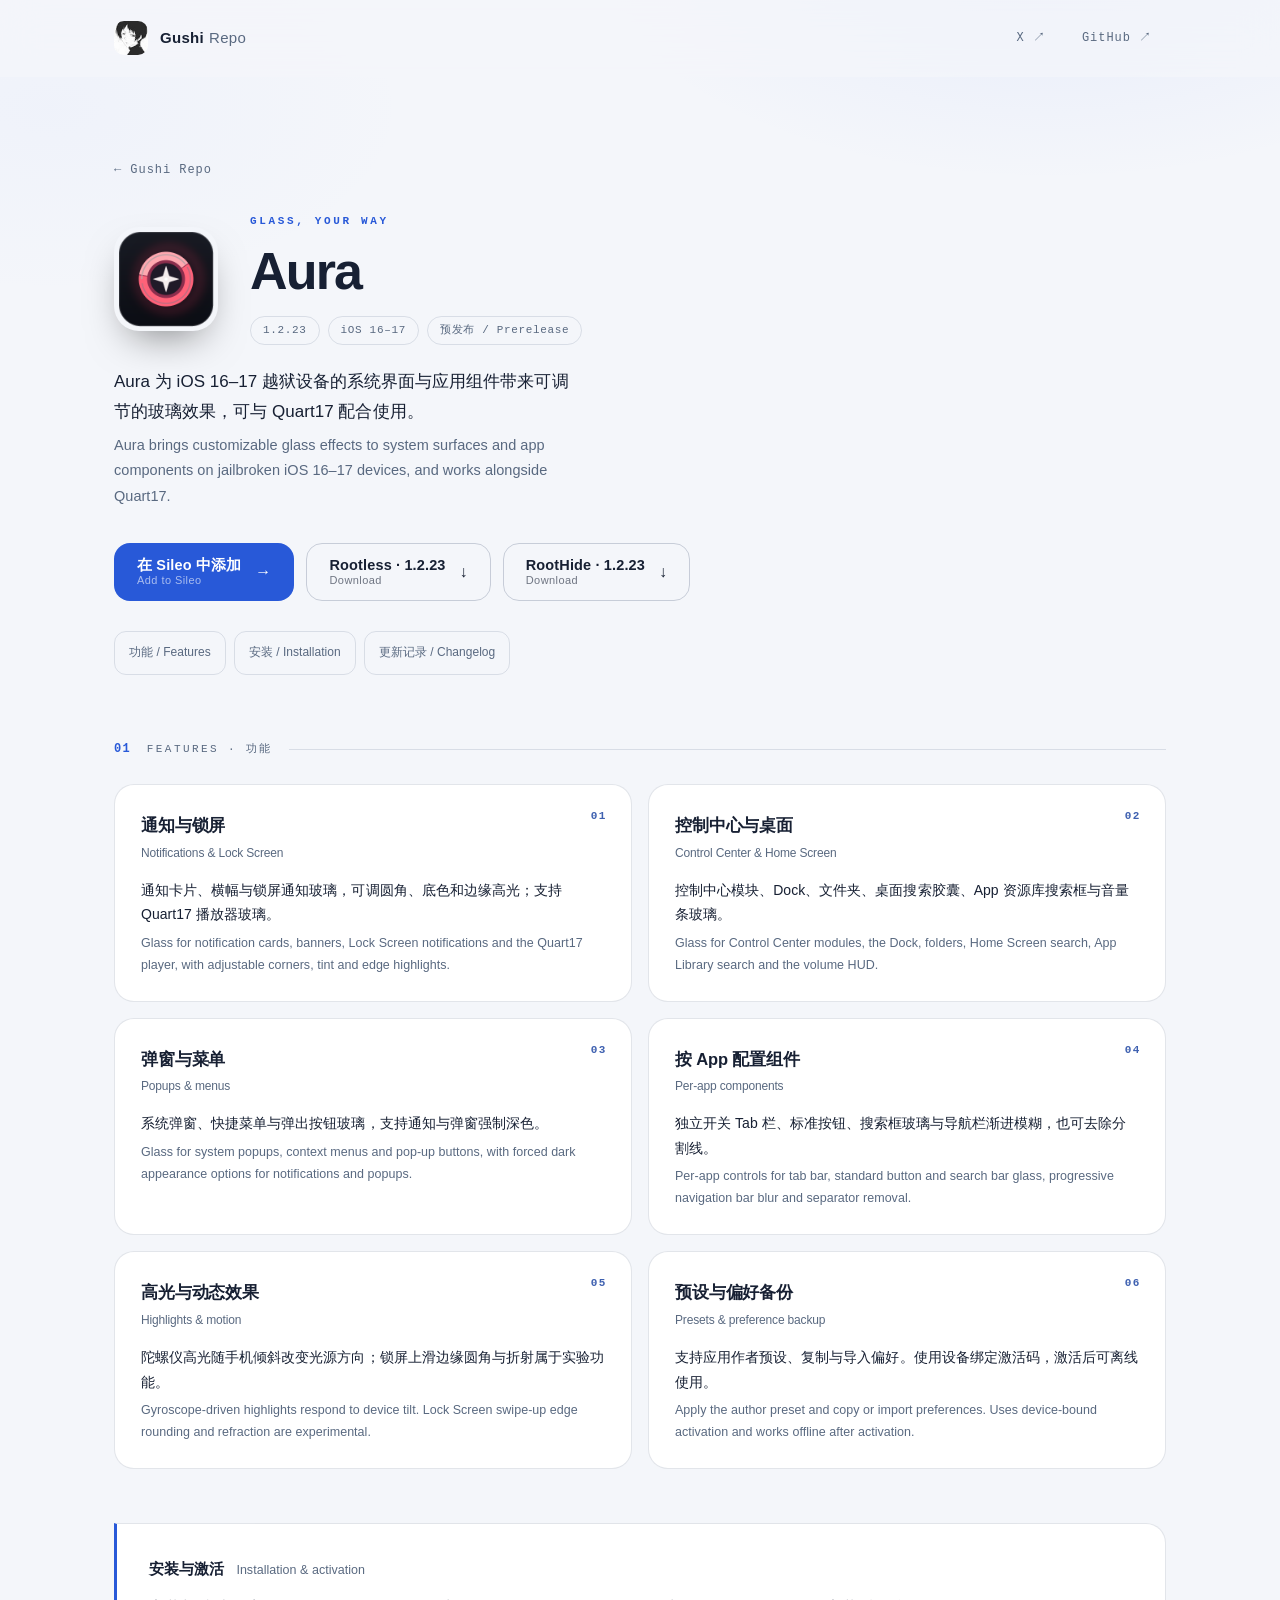
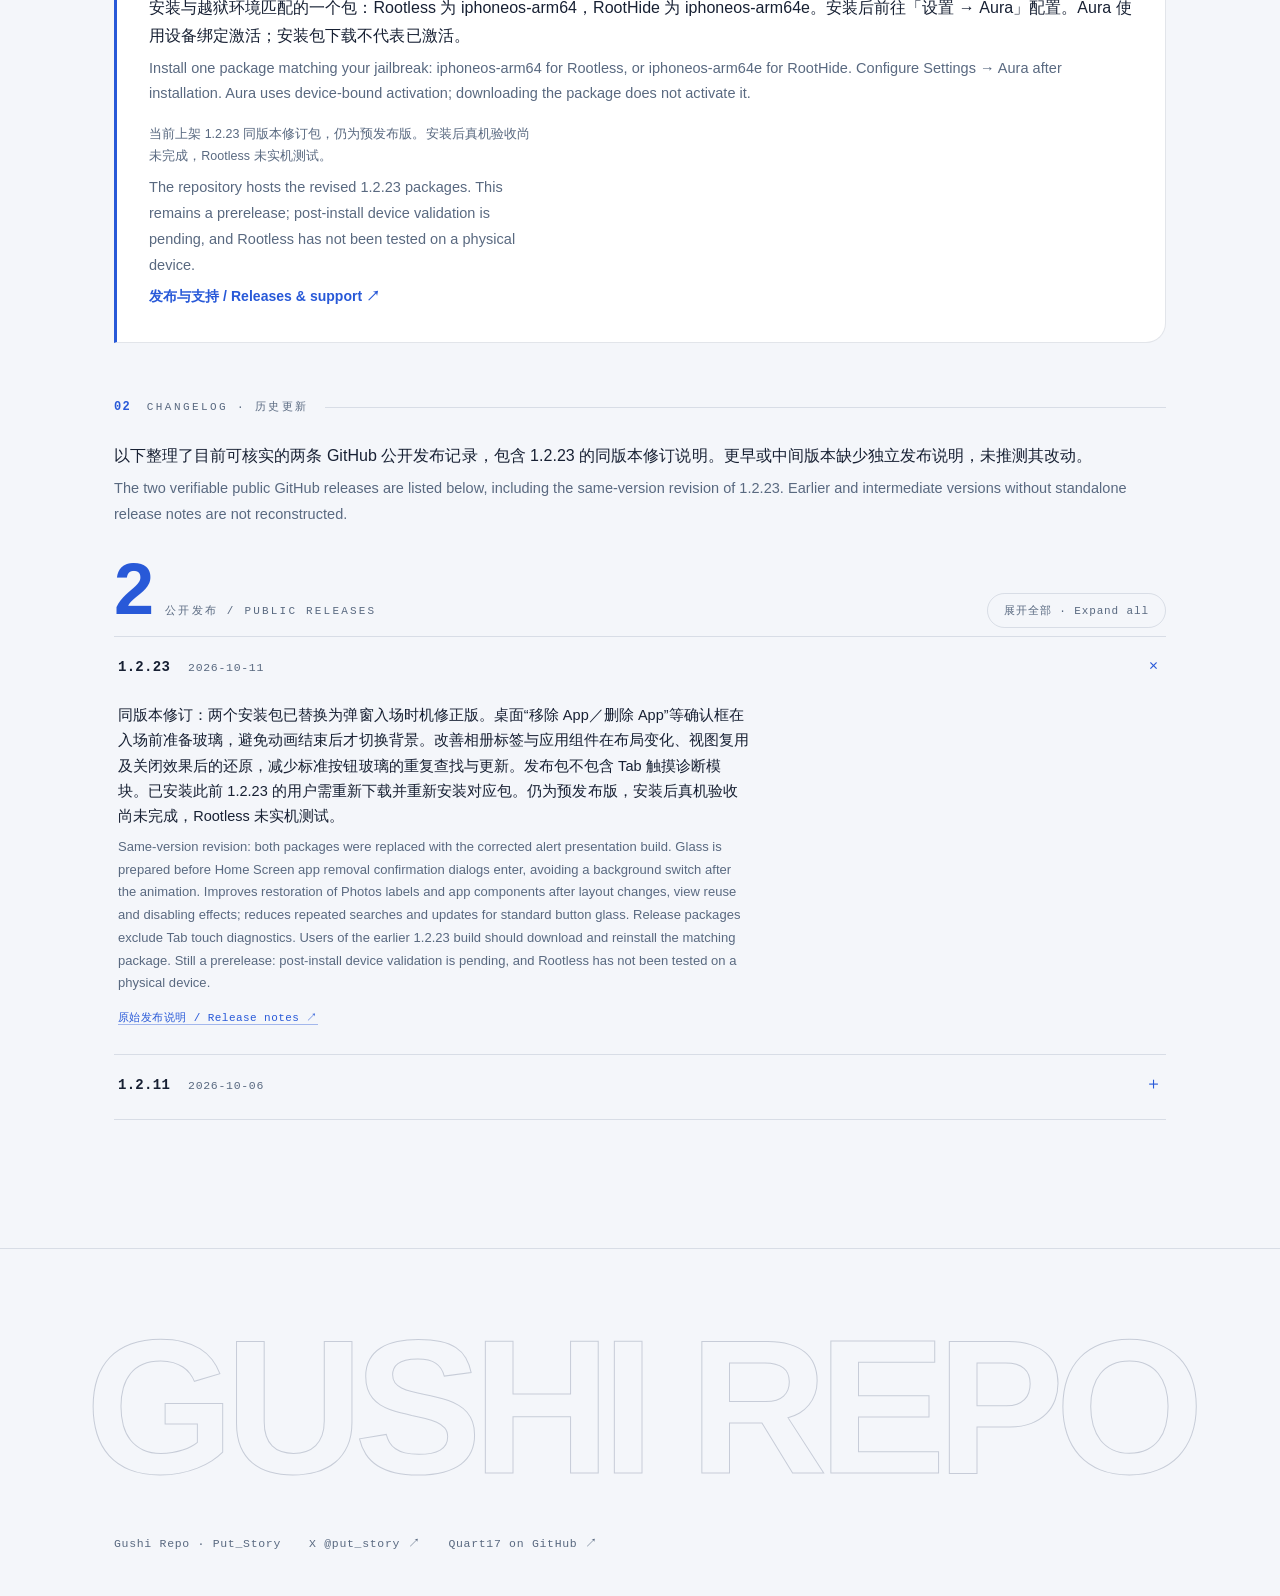
==== docs/depictions/aura/index.html @ d86278ba "Add bilingual Aura features and verified release history for web and Sileo" ====
<!doctype html>
<html lang="zh-CN"><head><meta charset="utf-8"><meta name="viewport" content="width=device-width,initial-scale=1">
<meta name="color-scheme" content="dark light"><meta name="theme-color" media="(prefers-color-scheme: dark)" content="#05080b"><meta name="theme-color" media="(prefers-color-scheme: light)" content="#f3f6f4"><meta name="description" content="Gushi Repo · Jailbreak tweaks for iOS · 中文 / English">
<meta property="og:type" content="website"><meta property="og:title" content="Aura · 介绍与历史更新 / Features &amp; Changelog"><meta property="og:description" content="Gushi Repo · Jailbreak tweaks for iOS"><meta property="og:url" content="https://gu3hi.github.io/repo/depictions/aura/"><meta property="og:image" content="https://gu3hi.github.io/repo/CydiaIcon.png"><meta name="twitter:card" content="summary">
<title>Aura · 介绍与历史更新 / Features &amp; Changelog</title><link rel="icon" href="../../CydiaIcon.png"><link rel="stylesheet" href="../../assets/style.css?v=20261024-large"><script src="../../assets/site.js" defer></script></head>
<body><header class="top" id="top"><div class="bar"><a class="brand" href="../../"><img src="../../CydiaIcon.png" width="34" height="34" alt="Gushi 头像"><span>Gushi<b>Repo</b></span></a><nav><a class="navlink" href="https://x.com/put_story" target="_blank" rel="noopener">X ↗</a><a class="navlink" href="https://github.com/Gu3hi/repo" target="_blank" rel="noopener">GitHub ↗</a></nav></div></header>
<main><section class="dhero"><a class="back" href="../../">← Gushi Repo</a>
<div class="titleline"><img class="appicon" src="../../assets/aura.png" width="104" height="104" alt="Aura 图标"><div><p class="eyebrow">GLASS, YOUR WAY</p><h1>Aura</h1><div class="tags"><span>1.2.23</span><span>iOS 16–17</span><span>预发布 / Prerelease</span></div></div></div>
<div class="lede"><p>Aura 为 iOS 16–17 越狱设备的系统界面与应用组件带来可调节的玻璃效果，可与 Quart17 配合使用。</p><p class="en" lang="en">Aura brings customizable glass effects to system surfaces and app components on jailbroken iOS 16–17 devices, and works alongside Quart17.</p></div><div class="actions"><a class="button primary" href="sileo://source/https://gu3hi.github.io/repo/"><span class="bl">在 Sileo 中添加<i lang="en">Add to Sileo</i></span><span class="arr">→</span></a><a class="button ghost" href="../../debs/com.gushi.aura_1.2.23_iphoneos-arm64.deb"><span class="bl">Rootless · 1.2.23<i lang="en">Download</i></span><span class="arr">↓</span></a><a class="button ghost" href="../../debs/com.gushi.aura_1.2.23_iphoneos-arm64e.deb"><span class="bl">RootHide · 1.2.23<i lang="en">Download</i></span><span class="arr">↓</span></a></div>
<nav class="section-nav" aria-label="详情导航"><a href="#features">功能 / Features</a><a href="#installation">安装 / Installation</a><a href="#changelog">更新记录 / Changelog</a></nav></section>
<section id="features"><div class="seclabel"><b>01</b><span>FEATURES · 功能</span></div><div class="grid"><article><em class="fnum">01</em><h3>通知与锁屏<i lang="en">Notifications &amp; Lock Screen</i></h3><p>通知卡片、横幅与锁屏通知玻璃，可调圆角、底色和边缘高光；支持 Quart17 播放器玻璃。</p><p class="en" lang="en">Glass for notification cards, banners, Lock Screen notifications and the Quart17 player, with adjustable corners, tint and edge highlights.</p></article><article><em class="fnum">02</em><h3>控制中心与桌面<i lang="en">Control Center &amp; Home Screen</i></h3><p>控制中心模块、Dock、文件夹、桌面搜索胶囊、App 资源库搜索框与音量条玻璃。</p><p class="en" lang="en">Glass for Control Center modules, the Dock, folders, Home Screen search, App Library search and the volume HUD.</p></article><article><em class="fnum">03</em><h3>弹窗与菜单<i lang="en">Popups &amp; menus</i></h3><p>系统弹窗、快捷菜单与弹出按钮玻璃，支持通知与弹窗强制深色。</p><p class="en" lang="en">Glass for system popups, context menus and pop-up buttons, with forced dark appearance options for notifications and popups.</p></article><article><em class="fnum">04</em><h3>按 App 配置组件<i lang="en">Per-app components</i></h3><p>独立开关 Tab 栏、标准按钮、搜索框玻璃与导航栏渐进模糊，也可去除分割线。</p><p class="en" lang="en">Per-app controls for tab bar, standard button and search bar glass, progressive navigation bar blur and separator removal.</p></article><article><em class="fnum">05</em><h3>高光与动态效果<i lang="en">Highlights &amp; motion</i></h3><p>陀螺仪高光随手机倾斜改变光源方向；锁屏上滑边缘圆角与折射属于实验功能。</p><p class="en" lang="en">Gyroscope-driven highlights respond to device tilt. Lock Screen swipe-up edge rounding and refraction are experimental.</p></article><article><em class="fnum">06</em><h3>预设与偏好备份<i lang="en">Presets &amp; preference backup</i></h3><p>支持应用作者预设、复制与导入偏好。使用设备绑定激活码，激活后可离线使用。</p><p class="en" lang="en">Apply the author preset and copy or import preferences. Uses device-bound activation and works offline after activation.</p></article></div></section>
<section id="installation" class="note install"><h3>安装与激活 <i lang="en">Installation &amp; activation</i></h3><p>安装与越狱环境匹配的一个包：Rootless 为 iphoneos-arm64，RootHide 为 iphoneos-arm64e。安装后前往「设置 → Aura」配置。Aura 使用设备绑定激活；安装包下载不代表已激活。</p><p class="en" lang="en">Install one package matching your jailbreak: iphoneos-arm64 for Rootless, or iphoneos-arm64e for RootHide. Configure Settings → Aura after installation. Aura uses device-bound activation; downloading the package does not activate it.</p><div class="hint"><p>当前上架 1.2.23 同版本修订包，仍为预发布版。安装后真机验收尚未完成，Rootless 未实机测试。</p><p class="en" lang="en">The repository hosts the revised 1.2.23 packages. This remains a prerelease; post-install device validation is pending, and Rootless has not been tested on a physical device.</p></div><a class="textlink" href="https://github.com/Gu3hi/Aura-Releases/releases">发布与支持 / Releases &amp; support ↗</a></section>
<section id="changelog"><div class="seclabel"><b>02</b><span>CHANGELOG · 历史更新</span></div><p>以下整理了目前可核实的两条 GitHub 公开发布记录，包含 1.2.23 的同版本修订说明。更早或中间版本缺少独立发布说明，未推测其改动。</p><p class="en" lang="en">The two verifiable public GitHub releases are listed below, including the same-version revision of 1.2.23. Earlier and intermediate versions without standalone release notes are not reconstructed.</p><div class="count"><b>2</b><span>公开发布 / Public releases</span><button class="toggleall" type="button" aria-expanded="false">展开全部 · Expand all</button></div><details open><summary><b>1.2.23</b><time>2026-10-11</time><i class="chev" aria-hidden="true">＋</i></summary><div class="entry"><p>同版本修订：两个安装包已替换为弹窗入场时机修正版。桌面“移除 App／删除 App”等确认框在入场前准备玻璃，避免动画结束后才切换背景。改善相册标签与应用组件在布局变化、视图复用及关闭效果后的还原，减少标准按钮玻璃的重复查找与更新。发布包不包含 Tab 触摸诊断模块。已安装此前 1.2.23 的用户需重新下载并重新安装对应包。仍为预发布版，安装后真机验收尚未完成，Rootless 未实机测试。</p><p class="en" lang="en">Same-version revision: both packages were replaced with the corrected alert presentation build. Glass is prepared before Home Screen app removal confirmation dialogs enter, avoiding a background switch after the animation. Improves restoration of Photos labels and app components after layout changes, view reuse and disabling effects; reduces repeated searches and updates for standard button glass. Release packages exclude Tab touch diagnostics. Users of the earlier 1.2.23 build should download and reinstall the matching package. Still a prerelease: post-install device validation is pending, and Rootless has not been tested on a physical device.</p><p class="source"><a href="https://github.com/Gu3hi/Aura-Releases/releases/tag/v1.2.23">原始发布说明 / Release notes ↗</a></p></div></details><details ><summary><b>1.2.11</b><time>2026-10-06</time><i class="chev" aria-hidden="true">＋</i></summary><div class="entry"><p>公开预发布记录介绍了通知与锁屏、Quart17 播放器、控制中心模块、弹窗与菜单、Dock、文件夹及搜索区域的玻璃效果；应用组件支持按 App 开关，包含 Tab 栏、标准按钮、搜索框与导航栏渐进模糊。另列出陀螺仪高光、实验性锁屏上滑边缘折射、作者预设、偏好复制与导入、设备绑定激活及激活后离线使用。提供 Rootless 与 RootHide 两种包，支持 iOS 16–17。该发布说明以功能清单为主，未逐项区分本版新增与既有功能。</p><p class="en" lang="en">The public prerelease documents glass for notifications, the Lock Screen, the Quart17 player, Control Center modules, popups, menus, the Dock, folders and search surfaces. Per-app component toggles cover tab bars, standard buttons, search bars and progressive navigation bar blur. It also lists gyroscope highlights, experimental Lock Screen swipe-up edge refraction, author presets, preference copy/import, and device-bound activation with offline use after activation. Rootless and RootHide packages support iOS 16–17. These release notes are primarily a feature list and do not distinguish each new feature from existing behavior.</p><p class="source"><a href="https://github.com/Gu3hi/Aura-Releases/releases/tag/v1.2.11">原始发布说明 / Release notes ↗</a></p></div></details></section></main>
<footer class="foot"><div class="bigword" aria-hidden="true">GUSHI REPO</div><div class="footline"><span>Gushi Repo · Put_Story</span><a href="https://x.com/put_story" target="_blank" rel="noopener">X @put_story ↗</a><a href="https://github.com/Gu3hi/Quart17" target="_blank" rel="noopener">Quart17 on GitHub ↗</a></div></footer></body></html>
---- docs/assets/style.css ----
/* Gushi Repo — award-tier visual system
   Dark-first, aurora mint accent, CSS-drawn lock-screen signature,
   fluid type, bilingual editorial layout. */
:root{color-scheme:dark light;
--bg:#05080b;--bg2:#0a1116;--card:#0d141a;--card2:#111a21;
--text:#f2f7f5;--muted:#8fa3a6;--line:rgba(235,255,250,.09);--line2:rgba(235,255,250,.16);
--accent:#8aabff;--accent2:#b8caff;--ink:#071634;
--disp:-apple-system,BlinkMacSystemFont,"SF Pro Display","Segoe UI Variable Display","Segoe UI",sans-serif;
--mono:ui-monospace,"SF Mono","Cascadia Code",Menlo,Consolas,monospace;
--r-lg:28px;--r-md:20px;--r-sm:12px;
--ease:cubic-bezier(.22,1,.36,1)}
@media(prefers-color-scheme:light){:root{--bg:#f4f6fa;--bg2:#e9edf5;--card:#ffffff;--card2:#f7f9fc;--text:#172033;--muted:#596980;--line:rgba(20,40,80,.12);--line2:rgba(20,40,80,.2);--accent:#2859d8;--accent2:#4356b8;--ink:#fff}}
*{box-sizing:border-box}
html{scroll-behavior:smooth}
body{margin:0;background:var(--bg);color:var(--text);overflow-x:clip;
font:16px/1.75 var(--disp);letter-spacing:.002em;
-webkit-font-smoothing:antialiased;text-rendering:optimizeLegibility;
background-image:radial-gradient(58% 42% at 82% -6%,rgba(90,130,255,.09),transparent 62%),radial-gradient(46% 34% at 4% 12%,rgba(157,180,255,.055),transparent 60%);background-attachment:fixed}
::selection{background:var(--accent);color:var(--ink)}
a{color:inherit;text-decoration:none}
a:focus-visible,button:focus-visible,summary:focus-visible{outline:2px solid var(--accent);outline-offset:4px;border-radius:6px}
img{display:block}
h1,h2,h3,p{margin:0}
.wrap,body>main{max-width:1140px;margin:auto;padding:0 clamp(20px,4vw,44px)}

/* ── header ─────────────────────────────── */
.top{position:sticky;top:0;z-index:50;backdrop-filter:blur(18px);-webkit-backdrop-filter:blur(18px);background:color-mix(in srgb,var(--bg) 72%,transparent);border-bottom:1px solid transparent;transition:border-color .4s,background .4s}
.top.scrolled{border-bottom-color:var(--line)}
.bar{max-width:1140px;margin:auto;padding:16px clamp(20px,4vw,44px);display:flex;align-items:center;justify-content:space-between;gap:20px}
.brand{display:flex;align-items:center;gap:12px;min-height:44px;font-size:15px;letter-spacing:.02em}
.brand img{border-radius:10px;transition:transform .5s var(--ease)}
.brand:hover img{transform:rotate(-8deg) scale(1.06)}
.brand span{font-weight:650}.brand b{font-weight:300;color:var(--muted);margin-left:5px;font-weight:400}
nav{display:flex;align-items:center;gap:8px}
.navlink{font-family:var(--mono);font-size:12px;letter-spacing:.08em;color:var(--muted);padding:11px 14px;border-radius:99px;transition:color .3s,background .3s}
.navlink:hover{color:var(--text);background:var(--line)}

/* ── hero ───────────────────────────────── */
.hero{display:grid;grid-template-columns:1.12fr .88fr;gap:clamp(36px,6vw,84px);align-items:center;padding:clamp(64px,9vw,132px) 0 clamp(48px,7vw,96px);overflow:clip}
.eyebrow{font-family:var(--mono);font-size:11px;font-weight:600;letter-spacing:.24em;text-transform:uppercase;color:var(--accent)}
h1{font-size:clamp(42px,7.2vw,96px);font-weight:800;letter-spacing:-.045em;line-height:1.04;margin:22px 0 0}
h1 span{display:block;font-size:.36em;font-weight:350;letter-spacing:-.015em;line-height:1.3;color:var(--muted);margin-top:18px}
h1 em{font-style:normal;color:var(--accent)}
.hero-subtitle{margin-top:22px;color:var(--muted);font-size:18px;letter-spacing:.06em}
.herotext{min-width:0}
.hero .actions{gap:10px}
.hero .button{padding-inline:18px}
.section-nav{flex-wrap:wrap;gap:8px;margin-top:30px}
.section-nav a{padding:10px 14px;min-height:44px;border:1px solid var(--line);border-radius:12px;font-size:12px;color:var(--muted)}
.section-nav a:hover{color:var(--accent);border-color:var(--accent)}
#screenshots{margin-top:48px}
.lede{margin-top:26px;max-width:52ch}
.lede p:first-child{font-size:17px}
.en{color:var(--muted);font-size:14.5px;margin-top:6px}
.actions{display:flex;flex-wrap:wrap;gap:12px;margin-top:34px}

/* buttons */
.button{position:relative;overflow:hidden;display:inline-flex;align-items:center;gap:14px;min-height:52px;padding:12px 22px;border-radius:16px;border:1px solid var(--line2);font-size:14.5px;font-weight:650;letter-spacing:.01em;cursor:pointer;transition:transform .35s var(--ease),border-color .35s,background .35s,box-shadow .35s}
.button .bl{display:flex;flex-direction:column;line-height:1.25;text-align:left}
.button .bl i{font-style:normal;font-size:11px;font-weight:500;opacity:.6;letter-spacing:.04em}
.button .arr{font-size:16px;transition:transform .35s var(--ease)}
.button:hover{transform:translateY(-2px)}
.button:hover .arr{transform:translateX(4px)}
.button.primary{background:var(--accent);color:var(--ink);border-color:transparent}
.button.primary::after{content:'';position:absolute;inset:0;background:linear-gradient(115deg,transparent 32%,rgba(255,255,255,.55) 50%,transparent 68%);transform:translateX(-130%);transition:transform .7s var(--ease)}
.button.primary:hover::after{transform:translateX(130%)}
.button.primary:hover{box-shadow:0 14px 36px -12px color-mix(in srgb,var(--accent) 55%,transparent)}
.button.ghost{background:transparent;color:var(--text)}
.button.ghost:hover{border-color:var(--accent);background:color-mix(in srgb,var(--accent) 8%,transparent)}

.address{margin-top:24px}
.addr{display:flex;flex-direction:column;align-items:flex-start;gap:5px;max-width:100%;margin-top:20px;font-family:var(--mono);font-size:13.5px;letter-spacing:.01em;color:var(--text);background:var(--card);border:1px solid var(--line);border-radius:14px;padding:13px 18px;cursor:pointer;overflow-wrap:anywhere;transition:border-color .3s,transform .3s var(--ease)}
.addr i{font-style:normal;font-size:11px;letter-spacing:.06em;color:var(--accent);white-space:nowrap}
.addr:hover{border-color:var(--accent);transform:translateY(-1px)}
.hint{font-size:12.5px;line-height:1.8;color:var(--muted);margin-top:16px;max-width:56ch}
.hint a{color:var(--accent);text-decoration:underline;text-underline-offset:3px}

/* ── device mockup (signature) ──────────── */
.heroart{position:relative;display:flex;justify-content:center}
.glow{position:absolute;inset:-28%;background:radial-gradient(46% 40% at 50% 46%,color-mix(in srgb,var(--accent) 17%,transparent),transparent 70%);filter:blur(8px);pointer-events:none}
.float{animation:floaty 7s ease-in-out infinite}
@keyframes floaty{0%,100%{transform:translateY(0)}50%{transform:translateY(-12px)}}
.pair{display:flex;justify-content:center;align-items:flex-start;transform:perspective(1000px) rotateX(var(--rx,0deg)) rotateY(var(--ry,0deg));transition:transform .3s ease-out}
.pair img{width:min(300px,70vw);height:auto;border-radius:26px;box-shadow:0 40px 80px -32px rgba(0,0,0,.78),0 0 0 1px var(--line)}

/* ── marquee ────────────────────────────── */
.marquee{overflow:hidden;border-block:1px solid var(--line);padding:17px 0;margin:0 0 clamp(56px,8vw,110px);-webkit-mask-image:linear-gradient(90deg,transparent,#000 8%,#000 92%,transparent);mask-image:linear-gradient(90deg,transparent,#000 8%,#000 92%,transparent)}
.mtrack{display:flex;width:max-content;animation:slide 30s linear infinite}
.marquee:hover .mtrack{animation-play-state:paused}
.mg{display:flex;align-items:center;gap:2.6rem;padding-right:2.6rem;white-space:nowrap;font-family:var(--mono);font-size:11.5px;font-weight:600;letter-spacing:.24em;color:var(--muted);text-transform:uppercase}
.mg b{color:var(--accent);font-weight:400}
@keyframes slide{to{transform:translateX(-50%)}}

/* ── sections ───────────────────────────── */
section{scroll-margin-top:90px}
.featured{display:grid;gap:26px;padding-bottom:clamp(64px,9vw,120px)}
.seclabel{display:flex;align-items:baseline;gap:16px;margin-bottom:24px}
.seclabel b{font-family:var(--mono);font-size:12px;font-weight:700;color:var(--accent);letter-spacing:.1em}
.seclabel span{font-family:var(--mono);font-size:11px;font-weight:500;letter-spacing:.22em;text-transform:uppercase;color:var(--muted)}
.seclabel::after{content:'';flex:1;height:1px;background:var(--line);align-self:center}
.package{position:relative;overflow:hidden;display:grid;grid-template-columns:auto 1fr;gap:clamp(22px,3.5vw,40px);align-items:start;background:var(--card);border:1px solid var(--line);border-radius:var(--r-lg);padding:clamp(26px,4.5vw,48px);transition:border-color .4s,transform .5s var(--ease),box-shadow .5s}
.package::before{content:'';position:absolute;inset:0 0 auto;height:1px;background:linear-gradient(90deg,transparent,color-mix(in srgb,var(--accent) 65%,transparent),transparent);opacity:0;transition:opacity .5s}
.package:hover{border-color:var(--line2);transform:translateY(-4px);box-shadow:0 30px 70px -34px rgba(0,0,0,.55)}
.package:hover::before{opacity:1}
.appicon{border-radius:24%;box-shadow:0 18px 40px -16px rgba(0,0,0,.5)}
.ptag{font-family:var(--mono);font-size:10.5px;font-weight:700;letter-spacing:.2em;color:var(--accent)}
.package h2,.dhero h1{font-size:clamp(30px,4.5vw,52px);font-weight:800;letter-spacing:-.035em;line-height:1.1;margin:12px 0 16px}
.tags{display:flex;flex-wrap:wrap;gap:8px;margin:20px 0}
.tags span{font-family:var(--mono);font-size:11px;letter-spacing:.06em;color:var(--muted);border:1px solid var(--line);border-radius:99px;padding:4px 12px;transition:border-color .3s,color .3s}
.package:hover .tags span{border-color:var(--line2)}
.textlink{display:inline-flex;align-items:center;gap:8px;font-size:14px;font-weight:600;color:var(--accent);margin-top:6px}
.textlink .ta{font-style:normal;transition:transform .35s var(--ease)}
.textlink:hover .ta{transform:translateX(5px)}
.note{position:relative;background:var(--card);border:1px solid var(--line);border-left:3px solid var(--accent);border-radius:0 var(--r-md) var(--r-md) 0;padding:clamp(20px,3.5vw,32px)}
.note h3{font-size:15px;margin-bottom:12px}
.note h3 i{font-style:normal;font-weight:400;color:var(--muted);font-size:12.5px;margin-left:8px}

/* ── detail page ────────────────────────── */
.dhero{padding:clamp(40px,6vw,80px) 0 clamp(36px,5vw,64px)}
.back{font-family:var(--mono);font-size:12px;letter-spacing:.08em;color:var(--muted);display:inline-block;transition:color .3s,transform .3s var(--ease)}
.back:hover{color:var(--accent);transform:translateX(-3px)}
.titleline{display:flex;gap:clamp(20px,3vw,32px);align-items:center;margin:30px 0 8px}
.titleline .tags{margin:14px 0 0}
.dhero .lede{margin:22px 0 0}
.grid{display:grid;grid-template-columns:1fr 1fr;gap:16px}
.grid article{position:relative;background:var(--card);border:1px solid var(--line);border-radius:var(--r-md);padding:26px 26px 24px;transition:border-color .35s,transform .45s var(--ease),background .35s}
.grid article:hover{border-color:var(--line2);transform:translateY(-3px);background:var(--card2)}
.fnum{position:absolute;top:22px;right:24px;font-family:var(--mono);font-style:normal;font-size:11px;font-weight:700;letter-spacing:.14em;color:color-mix(in srgb,var(--accent) 55%,var(--muted))}
.grid h3{font-size:16.5px;letter-spacing:-.01em;margin-bottom:14px;padding-right:44px}
.grid h3 i{display:block;font-style:normal;font-weight:400;font-size:12px;color:var(--muted);margin-top:3px}
.grid p{font-size:14px}
.grid .en{font-size:12.5px}
.shots{display:grid;grid-template-columns:minmax(0,268px);justify-content:center;gap:16px}
.shots figure{margin:0;background:var(--card);border:1px solid var(--line);border-radius:22px;overflow:hidden;transition:border-color .35s,transform .45s var(--ease)}
.shots figure:hover{border-color:var(--line2);transform:translateY(-3px)}
.shots img{width:100%;height:auto;display:block}
.shots figcaption{padding:13px 17px;font-family:var(--mono);font-size:11.5px;letter-spacing:.06em;color:var(--muted)}
.note.install{margin:clamp(30px,5vw,54px) 0}
.note.install .actions{margin:22px 0 6px}
.note.install .button.ghost{min-height:46px;padding:10px 18px}
.count{display:flex;align-items:baseline;gap:14px;flex-wrap:wrap;margin:26px 0 8px}
.count b{font-size:clamp(44px,6vw,72px);font-weight:800;letter-spacing:-.04em;line-height:1;color:var(--accent)}
.count span{font-family:var(--mono);font-size:11px;letter-spacing:.2em;text-transform:uppercase;color:var(--muted)}
.toggleall{margin-left:auto;font-family:var(--mono);font-size:11px;letter-spacing:.08em;color:var(--muted);background:transparent;border:1px solid var(--line);border-radius:99px;padding:9px 16px;cursor:pointer;transition:color .3s,border-color .3s,background .3s}
.toggleall:hover{color:var(--accent);border-color:var(--accent);background:color-mix(in srgb,var(--accent) 6%,transparent)}

/* changelog accordion */
#changelog details{border-top:1px solid var(--line)}
#changelog details:last-child{border-bottom:1px solid var(--line)}
#changelog summary{cursor:pointer;list-style:none;display:flex;align-items:baseline;gap:18px;min-height:64px;padding:18px 4px;transition:background .3s}
#changelog summary::-webkit-details-marker{display:none}
#changelog summary:hover{background:color-mix(in srgb,var(--accent) 4%,transparent)}
#changelog summary b{font-family:var(--mono);font-size:14px;font-weight:700;letter-spacing:.02em}
#changelog summary time{font-family:var(--mono);font-size:11.5px;color:var(--muted);letter-spacing:.06em}
#changelog .chev{margin-left:auto;font-style:normal;color:var(--accent);font-size:17px;line-height:1;transition:transform .45s var(--ease)}
#changelog details[open] .chev{transform:rotate(45deg)}
.acc{display:grid;grid-template-rows:0fr;transition:grid-template-rows .5s var(--ease)}
details[open] .acc{grid-template-rows:1fr}
.acc>*{overflow:hidden}
.entry{padding:2px 4px 26px;max-width:72ch}
.entry p:first-child{font-size:14.5px}
.entry .en{font-size:13px}
.source{font-family:var(--mono);font-size:11px;letter-spacing:.04em;color:var(--muted);margin-top:14px}
.source a{color:var(--accent);border-bottom:1px solid color-mix(in srgb,var(--accent) 40%,transparent);transition:border-color .3s}
.source a:hover{border-bottom-color:var(--accent)}

/* ── footer ─────────────────────────────── */
.foot{margin-top:clamp(70px,10vw,130px);border-top:1px solid var(--line);padding-top:clamp(40px,6vw,70px);overflow:hidden}
.bigword{font-size:clamp(40px,15vw,208px);font-weight:850;letter-spacing:-.05em;line-height:.92;text-align:center;color:transparent;-webkit-text-stroke:1px var(--line2);-webkit-text-fill-color:transparent;user-select:none;pointer-events:none;white-space:nowrap}
.footline{max-width:1140px;margin:auto;padding:26px clamp(20px,4vw,44px) 30px;display:flex;flex-wrap:wrap;align-items:center;gap:12px 28px;font-family:var(--mono);font-size:11.5px;letter-spacing:.06em;color:var(--muted)}
.footline a{display:inline-flex;align-items:center;min-height:44px;color:var(--muted);transition:color .3s}
.footline a:hover{color:var(--accent)}
.footnote{margin-left:auto;letter-spacing:.18em;text-transform:uppercase;font-size:10px}
.footline a{margin-left:0}

/* ── toast ──────────────────────────────── */
.toast{position:fixed;left:50%;bottom:32px;transform:translate(-50%,16px);opacity:0;background:var(--accent);color:var(--ink);font-size:13px;font-weight:700;padding:11px 20px;border-radius:99px;box-shadow:0 16px 40px -12px rgba(0,0,0,.5);transition:opacity .35s,transform .35s var(--ease);z-index:99;pointer-events:none}
.toast.show{opacity:1;transform:translate(-50%,0)}

/* ── reveal on scroll ───────────────────── */
.js .reveal{opacity:0;transform:translateY(26px);transition:opacity .9s ease,transform .9s var(--ease);transition-delay:var(--d,0s)}
.js .reveal.in{opacity:1;transform:none}

/* ── responsive ─────────────────────────── */
@media(max-width:860px){
.hero{grid-template-columns:1fr;gap:52px}
.pair img{width:min(280px,70vw)}
.footnote{margin-left:0;width:100%}
}
@media(max-width:600px){
.grid{grid-template-columns:1fr}
.package{grid-template-columns:1fr}
.package .appicon{width:72px;height:72px}
.titleline{align-items:flex-start}
.titleline .appicon{width:80px;height:80px;border-radius:22px}
.actions{flex-direction:column;align-items:stretch}
.button{justify-content:space-between}
.shots{grid-template-columns:minmax(0,268px)}
.count{gap:10px}
.bar{padding:14px 20px}
/* portrait: shorten the first screen and enlarge touch/small text */
.hero{padding:44px 0 40px;gap:44px}
.hero h1{font-size:clamp(40px,11.5vw,64px);line-height:1.08;letter-spacing:-.04em;max-width:11ch}
.hero h1 br{display:none}
.hero-subtitle{font-size:16px;margin-top:18px}
.hero .actions{flex-direction:row;display:grid;grid-template-columns:1fr 1fr;margin-top:26px}
.hero .button{padding:12px 14px;font-size:13px;gap:8px}
.hero .hint{font-size:12px;line-height:1.75}
.hero .addr{margin-top:16px}
.titleline>div{min-width:0}
.titleline .eyebrow{font-size:9px;letter-spacing:.12em}
.titleline .appicon{width:64px;height:64px;border-radius:16px}
.section-nav{gap:6px}
.section-nav a{padding:10px;font-size:11px}
.pair img{width:min(260px,68vw)}
.float{animation-duration:8s}
.marquee{padding:14px 0;margin-bottom:clamp(44px,9vw,72px)}
.hint{font-size:13.5px}
.addr{font-size:13px;padding:12px 16px;width:100%}
.package{padding:24px}
.footline{gap:2px 20px;padding-bottom:22px}
}
/* ── reduced motion ─────────────────────── */
@media(prefers-reduced-motion:reduce){
html{scroll-behavior:auto}
.float,.mtrack{animation:none}
.js .reveal{opacity:1;transform:none;transition:none}
.pair{transform:none;transition:none}
*{transition-duration:.01ms!important}
}
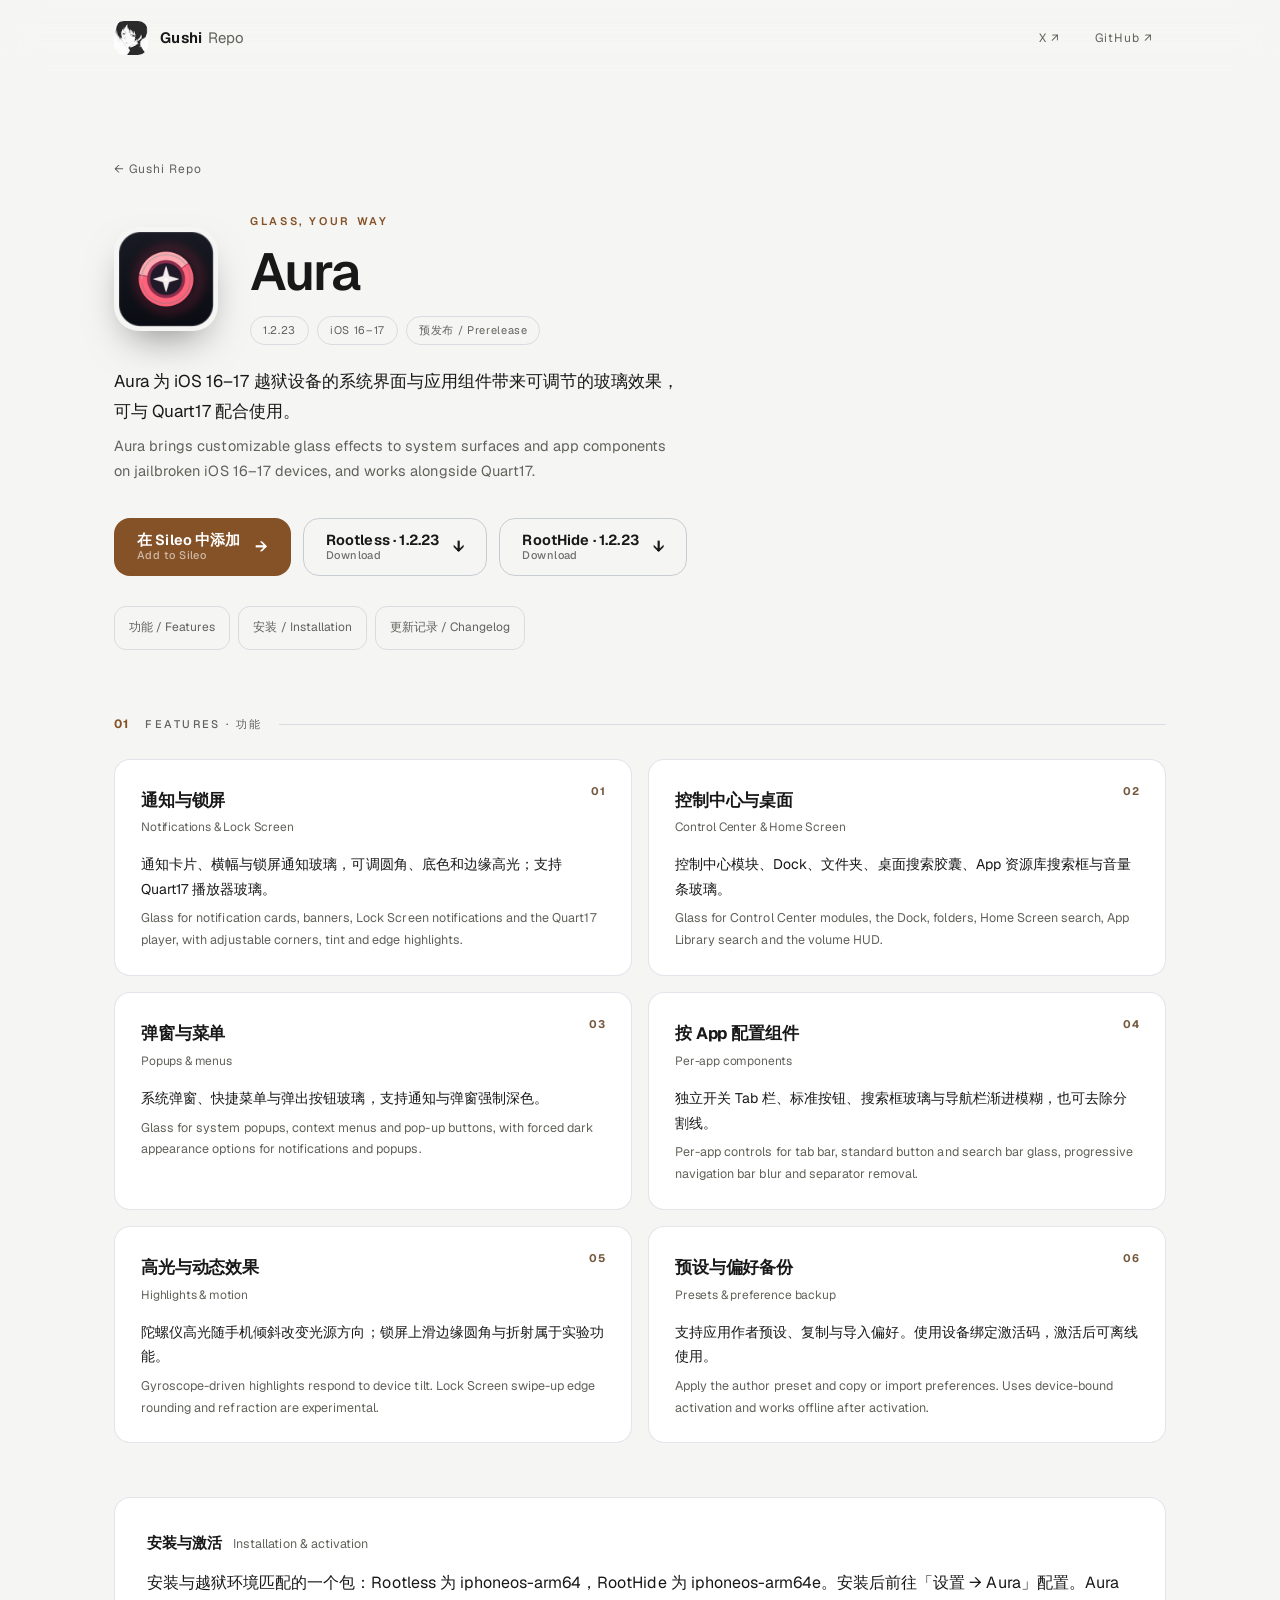
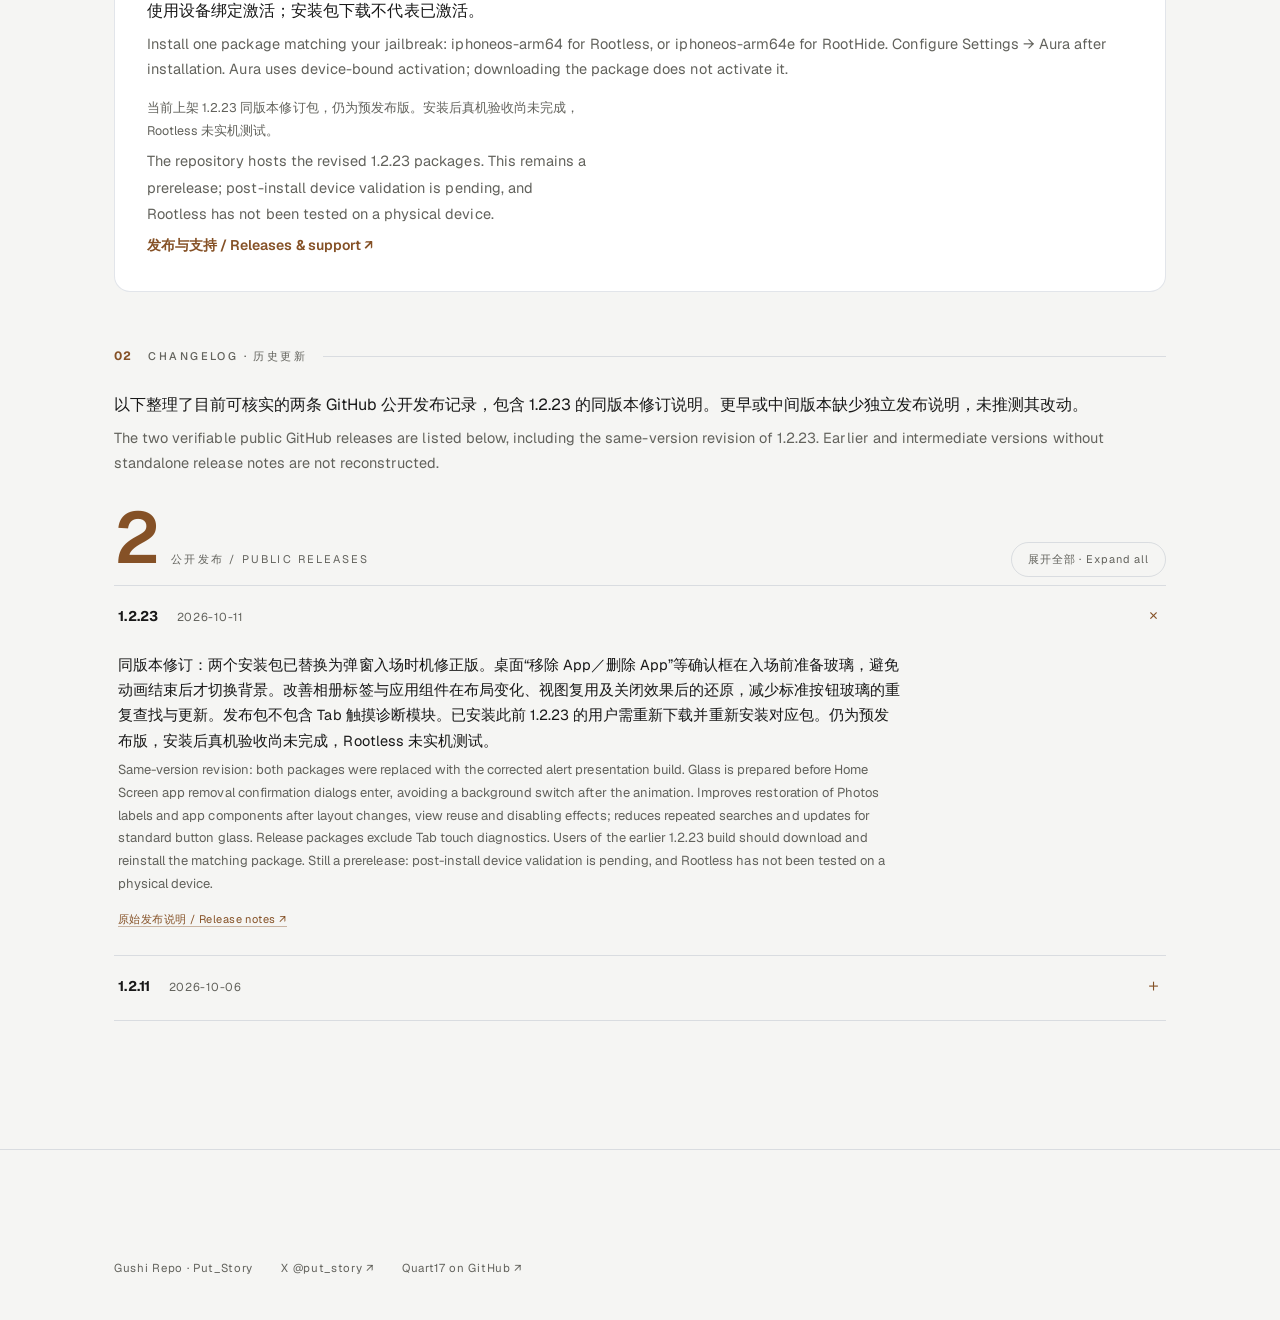
==== commit aa3bc7c7: "feat(site): publish redesigned source homepage" ====
--- a/docs/depictions/aura/index.html
+++ b/docs/depictions/aura/index.html
@@ -1,10 +1,10 @@
 <!doctype html>
 <html lang="zh-CN"><head><meta charset="utf-8"><meta name="viewport" content="width=device-width,initial-scale=1">
-<meta name="color-scheme" content="dark light"><meta name="theme-color" media="(prefers-color-scheme: dark)" content="#05080b"><meta name="theme-color" media="(prefers-color-scheme: light)" content="#f3f6f4"><meta name="description" content="Gushi Repo · Jailbreak tweaks for iOS · 中文 / English">
+<meta name="color-scheme" content="dark light"><meta name="theme-color" media="(prefers-color-scheme: dark)" content="#000000"><meta name="theme-color" media="(prefers-color-scheme: light)" content="#f5f5f3"><meta name="description" content="Gushi Repo · Jailbreak tweaks for iOS · 中文 / English">
 <meta property="og:type" content="website"><meta property="og:title" content="Aura · 介绍与历史更新 / Features &amp; Changelog"><meta property="og:description" content="Gushi Repo · Jailbreak tweaks for iOS"><meta property="og:url" content="https://gu3hi.github.io/repo/depictions/aura/"><meta property="og:image" content="https://gu3hi.github.io/repo/CydiaIcon.png"><meta name="twitter:card" content="summary">
-<title>Aura · 介绍与历史更新 / Features &amp; Changelog</title><link rel="icon" href="../../CydiaIcon.png"><link rel="stylesheet" href="../../assets/style.css?v=20261024-large"><script src="../../assets/site.js" defer></script></head>
-<body><header class="top" id="top"><div class="bar"><a class="brand" href="../../"><img src="../../CydiaIcon.png" width="34" height="34" alt="Gushi 头像"><span>Gushi<b>Repo</b></span></a><nav><a class="navlink" href="https://x.com/put_story" target="_blank" rel="noopener">X ↗</a><a class="navlink" href="https://github.com/Gu3hi/repo" target="_blank" rel="noopener">GitHub ↗</a></nav></div></header>
-<main><section class="dhero"><a class="back" href="../../">← Gushi Repo</a>
+<title>Aura · 介绍与历史更新 / Features &amp; Changelog</title><link rel="icon" href="../../CydiaIcon.png"><link rel="stylesheet" href="../../assets/style.css?v=20261026-source"><script src="../../assets/site.js?v=20261026" defer></script></head>
+<body class="detail-page"><a class="skip-link" href="#main">跳至内容 · Skip to content</a><header class="top" id="top"><div class="bar"><a class="brand" href="../../" aria-label="Gushi Repo 首页"><img src="../../CydiaIcon.png" width="34" height="34" alt=""><span>Gushi<b>Repo</b></span></a><nav aria-label="主导航"><a class="navlink social" href="https://x.com/put_story" target="_blank" rel="noopener">X ↗</a><a class="navlink" href="https://github.com/Gu3hi/repo" target="_blank" rel="noopener">GitHub ↗</a></nav></div></header>
+<main id="main"><section class="dhero"><a class="back" href="../../">← Gushi Repo</a>
 <div class="titleline"><img class="appicon" src="../../assets/aura.png" width="104" height="104" alt="Aura 图标"><div><p class="eyebrow">GLASS, YOUR WAY</p><h1>Aura</h1><div class="tags"><span>1.2.23</span><span>iOS 16–17</span><span>预发布 / Prerelease</span></div></div></div>
 <div class="lede"><p>Aura 为 iOS 16–17 越狱设备的系统界面与应用组件带来可调节的玻璃效果，可与 Quart17 配合使用。</p><p class="en" lang="en">Aura brings customizable glass effects to system surfaces and app components on jailbroken iOS 16–17 devices, and works alongside Quart17.</p></div><div class="actions"><a class="button primary" href="sileo://source/https://gu3hi.github.io/repo/"><span class="bl">在 Sileo 中添加<i lang="en">Add to Sileo</i></span><span class="arr">→</span></a><a class="button ghost" href="../../debs/com.gushi.aura_1.2.23_iphoneos-arm64.deb"><span class="bl">Rootless · 1.2.23<i lang="en">Download</i></span><span class="arr">↓</span></a><a class="button ghost" href="../../debs/com.gushi.aura_1.2.23_iphoneos-arm64e.deb"><span class="bl">RootHide · 1.2.23<i lang="en">Download</i></span><span class="arr">↓</span></a></div>
 <nav class="section-nav" aria-label="详情导航"><a href="#features">功能 / Features</a><a href="#installation">安装 / Installation</a><a href="#changelog">更新记录 / Changelog</a></nav></section>
--- a/docs/assets/style.css
+++ b/docs/assets/style.css
@@ -1,25 +1,26 @@
-/* Gushi Repo — award-tier visual system
-   Dark-first, aurora mint accent, CSS-drawn lock-screen signature,
-   fluid type, bilingual editorial layout. */
+/* Gushi Repo shared foundations and package depictions. */
+@font-face{font-family:Geist;src:url('Geist.woff2') format('woff2');font-weight:100 900;font-style:normal;font-display:swap}
 :root{color-scheme:dark light;
---bg:#05080b;--bg2:#0a1116;--card:#0d141a;--card2:#111a21;
---text:#f2f7f5;--muted:#8fa3a6;--line:rgba(235,255,250,.09);--line2:rgba(235,255,250,.16);
---accent:#8aabff;--accent2:#b8caff;--ink:#071634;
---disp:-apple-system,BlinkMacSystemFont,"SF Pro Display","Segoe UI Variable Display","Segoe UI",sans-serif;
---mono:ui-monospace,"SF Mono","Cascadia Code",Menlo,Consolas,monospace;
---r-lg:28px;--r-md:20px;--r-sm:12px;
---ease:cubic-bezier(.22,1,.36,1)}
-@media(prefers-color-scheme:light){:root{--bg:#f4f6fa;--bg2:#e9edf5;--card:#ffffff;--card2:#f7f9fc;--text:#172033;--muted:#596980;--line:rgba(20,40,80,.12);--line2:rgba(20,40,80,.2);--accent:#2859d8;--accent2:#4356b8;--ink:#fff}}
+--bg:#000000;--bg2:#181818;--card:#181818;--card2:#1f1f1f;
+--text:#f5f5f3;--muted:#a3a39e;--line:rgba(235,255,250,.09);--line2:rgba(235,255,250,.16);
+--accent:#efbc78;--accent2:#ffd59e;--ink:#181818;
+--disp:Geist,"PingFang SC","Microsoft YaHei",sans-serif;
+--mono:var(--disp);
+--r-lg:24px;--r-md:16px;--r-sm:12px;
+--ease:cubic-bezier(.16,1,.3,1)}
+@media(prefers-color-scheme:light){:root{--bg:#f5f5f3;--bg2:#eeede9;--card:#ffffff;--card2:#f5f5f3;--text:#181818;--muted:#62625c;--line:rgba(20,40,80,.12);--line2:rgba(20,40,80,.2);--accent:#855126;--accent2:#69401e;--ink:#fff}}
 *{box-sizing:border-box}
 html{scroll-behavior:smooth}
 body{margin:0;background:var(--bg);color:var(--text);overflow-x:clip;
 font:16px/1.75 var(--disp);letter-spacing:.002em;
 -webkit-font-smoothing:antialiased;text-rendering:optimizeLegibility;
-background-image:radial-gradient(58% 42% at 82% -6%,rgba(90,130,255,.09),transparent 62%),radial-gradient(46% 34% at 4% 12%,rgba(157,180,255,.055),transparent 60%);background-attachment:fixed}
+background-image:none}
 ::selection{background:var(--accent);color:var(--ink)}
 a{color:inherit;text-decoration:none}
 a:focus-visible,button:focus-visible,summary:focus-visible{outline:2px solid var(--accent);outline-offset:4px;border-radius:6px}
 img{display:block}
+.skip-link{position:fixed;top:8px;left:8px;z-index:100;transform:translateY(-200%);padding:12px 16px;background:var(--accent);color:var(--ink);border-radius:8px}
+.skip-link:focus{transform:none}
 h1,h2,h3,p{margin:0}
 .wrap,body>main{max-width:1140px;margin:auto;padding:0 clamp(20px,4vw,44px)}
 
@@ -38,7 +39,7 @@
 /* ── hero ───────────────────────────────── */
 .hero{display:grid;grid-template-columns:1.12fr .88fr;gap:clamp(36px,6vw,84px);align-items:center;padding:clamp(64px,9vw,132px) 0 clamp(48px,7vw,96px);overflow:clip}
 .eyebrow{font-family:var(--mono);font-size:11px;font-weight:600;letter-spacing:.24em;text-transform:uppercase;color:var(--accent)}
-h1{font-size:clamp(42px,7.2vw,96px);font-weight:800;letter-spacing:-.045em;line-height:1.04;margin:22px 0 0}
+h1{font-size:clamp(42px,7.2vw,96px);font-weight:600;letter-spacing:-.045em;line-height:1.04;margin:22px 0 0}
 h1 span{display:block;font-size:.36em;font-weight:350;letter-spacing:-.015em;line-height:1.3;color:var(--muted);margin-top:18px}
 h1 em{font-style:normal;color:var(--accent)}
 .hero-subtitle{margin-top:22px;color:var(--muted);font-size:18px;letter-spacing:.06em}
@@ -62,7 +63,7 @@
 .button:hover{transform:translateY(-2px)}
 .button:hover .arr{transform:translateX(4px)}
 .button.primary{background:var(--accent);color:var(--ink);border-color:transparent}
-.button.primary::after{content:'';position:absolute;inset:0;background:linear-gradient(115deg,transparent 32%,rgba(255,255,255,.55) 50%,transparent 68%);transform:translateX(-130%);transition:transform .7s var(--ease)}
+.button.primary::after{display:none;content:'';position:absolute;inset:0;background:linear-gradient(115deg,transparent 32%,rgba(255,255,255,.55) 50%,transparent 68%);transform:translateX(-130%);transition:transform .7s var(--ease)}
 .button.primary:hover::after{transform:translateX(130%)}
 .button.primary:hover{box-shadow:0 14px 36px -12px color-mix(in srgb,var(--accent) 55%,transparent)}
 .button.ghost{background:transparent;color:var(--text)}
@@ -104,14 +105,14 @@
 .package:hover::before{opacity:1}
 .appicon{border-radius:24%;box-shadow:0 18px 40px -16px rgba(0,0,0,.5)}
 .ptag{font-family:var(--mono);font-size:10.5px;font-weight:700;letter-spacing:.2em;color:var(--accent)}
-.package h2,.dhero h1{font-size:clamp(30px,4.5vw,52px);font-weight:800;letter-spacing:-.035em;line-height:1.1;margin:12px 0 16px}
+.package h2,.dhero h1{font-size:clamp(30px,4.5vw,52px);font-weight:600;letter-spacing:-.035em;line-height:1.1;margin:12px 0 16px}
 .tags{display:flex;flex-wrap:wrap;gap:8px;margin:20px 0}
 .tags span{font-family:var(--mono);font-size:11px;letter-spacing:.06em;color:var(--muted);border:1px solid var(--line);border-radius:99px;padding:4px 12px;transition:border-color .3s,color .3s}
 .package:hover .tags span{border-color:var(--line2)}
 .textlink{display:inline-flex;align-items:center;gap:8px;font-size:14px;font-weight:600;color:var(--accent);margin-top:6px}
 .textlink .ta{font-style:normal;transition:transform .35s var(--ease)}
 .textlink:hover .ta{transform:translateX(5px)}
-.note{position:relative;background:var(--card);border:1px solid var(--line);border-left:3px solid var(--accent);border-radius:0 var(--r-md) var(--r-md) 0;padding:clamp(20px,3.5vw,32px)}
+.note{position:relative;background:var(--card);border:1px solid var(--line);border-radius:var(--r-md);padding:clamp(20px,3.5vw,32px)}
 .note h3{font-size:15px;margin-bottom:12px}
 .note h3 i{font-style:normal;font-weight:400;color:var(--muted);font-size:12.5px;margin-left:8px}
 
@@ -139,7 +140,7 @@
 .note.install .actions{margin:22px 0 6px}
 .note.install .button.ghost{min-height:46px;padding:10px 18px}
 .count{display:flex;align-items:baseline;gap:14px;flex-wrap:wrap;margin:26px 0 8px}
-.count b{font-size:clamp(44px,6vw,72px);font-weight:800;letter-spacing:-.04em;line-height:1;color:var(--accent)}
+.count b{font-size:clamp(44px,6vw,72px);font-weight:600;letter-spacing:-.04em;line-height:1;color:var(--accent)}
 .count span{font-family:var(--mono);font-size:11px;letter-spacing:.2em;text-transform:uppercase;color:var(--muted)}
 .toggleall{margin-left:auto;font-family:var(--mono);font-size:11px;letter-spacing:.08em;color:var(--muted);background:transparent;border:1px solid var(--line);border-radius:99px;padding:9px 16px;cursor:pointer;transition:color .3s,border-color .3s,background .3s}
 .toggleall:hover{color:var(--accent);border-color:var(--accent);background:color-mix(in srgb,var(--accent) 6%,transparent)}
@@ -166,7 +167,7 @@
 
 /* ── footer ─────────────────────────────── */
 .foot{margin-top:clamp(70px,10vw,130px);border-top:1px solid var(--line);padding-top:clamp(40px,6vw,70px);overflow:hidden}
-.bigword{font-size:clamp(40px,15vw,208px);font-weight:850;letter-spacing:-.05em;line-height:.92;text-align:center;color:transparent;-webkit-text-stroke:1px var(--line2);-webkit-text-fill-color:transparent;user-select:none;pointer-events:none;white-space:nowrap}
+.bigword{display:none;font-size:clamp(40px,15vw,208px);font-weight:600;letter-spacing:-.05em;line-height:.92;text-align:center;color:transparent;-webkit-text-stroke:1px var(--line2);-webkit-text-fill-color:transparent;user-select:none;pointer-events:none;white-space:nowrap}
 .footline{max-width:1140px;margin:auto;padding:26px clamp(20px,4vw,44px) 30px;display:flex;flex-wrap:wrap;align-items:center;gap:12px 28px;font-family:var(--mono);font-size:11.5px;letter-spacing:.06em;color:var(--muted)}
 .footline a{display:inline-flex;align-items:center;min-height:44px;color:var(--muted);transition:color .3s}
 .footline a:hover{color:var(--accent)}
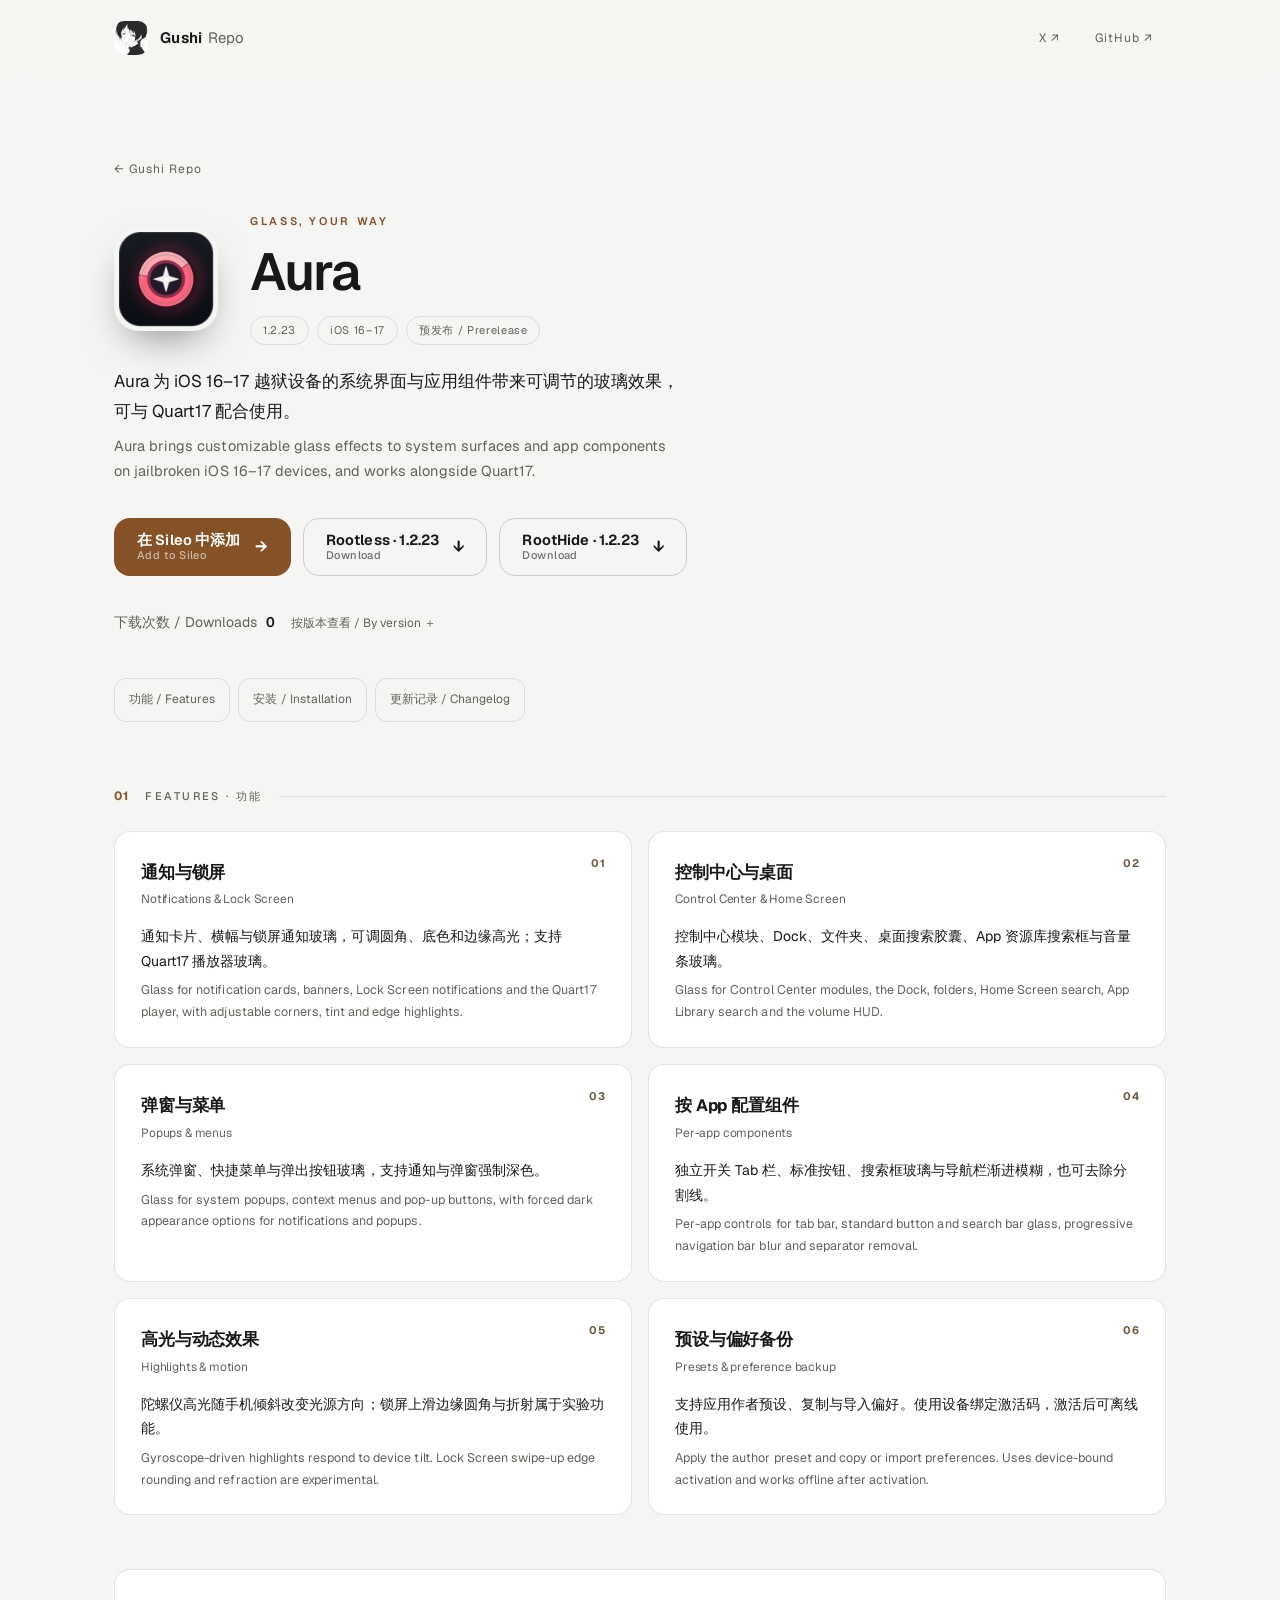
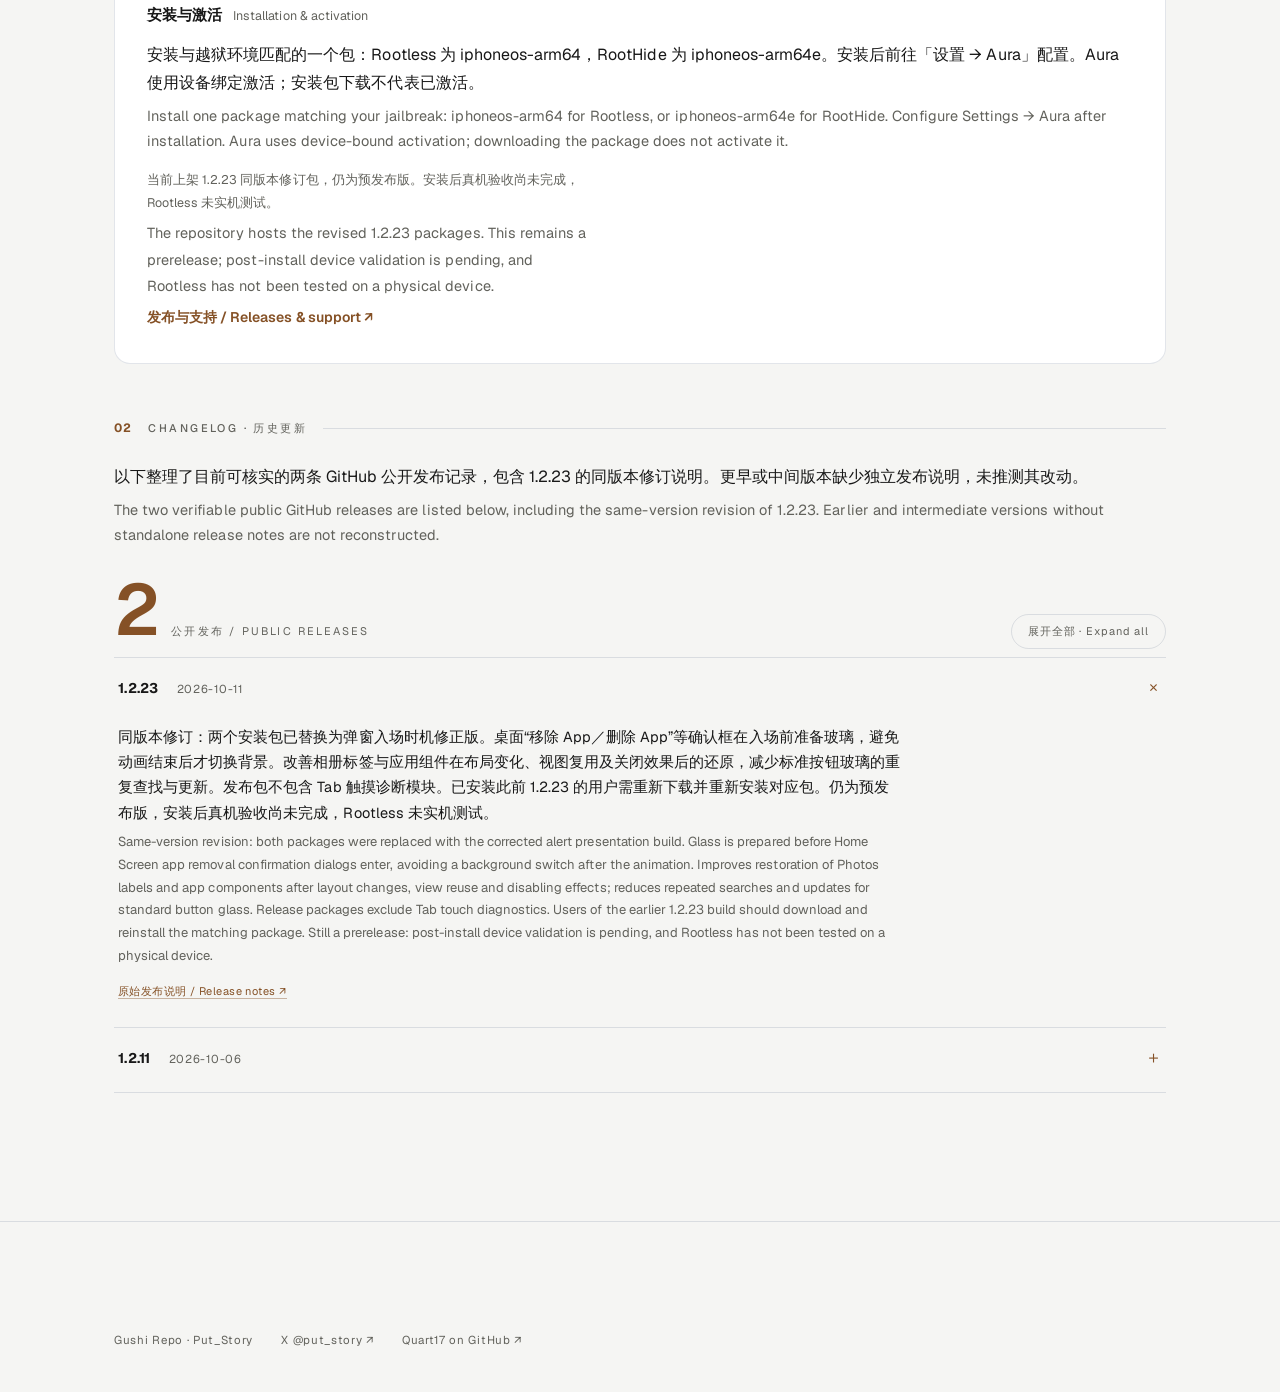
==== commit 0f9edb62: "feat(repo): add download counts and Vela promo" ====
--- a/docs/depictions/aura/index.html
+++ b/docs/depictions/aura/index.html
@@ -2,11 +2,11 @@
 <html lang="zh-CN"><head><meta charset="utf-8"><meta name="viewport" content="width=device-width,initial-scale=1">
 <meta name="color-scheme" content="dark light"><meta name="theme-color" media="(prefers-color-scheme: dark)" content="#000000"><meta name="theme-color" media="(prefers-color-scheme: light)" content="#f5f5f3"><meta name="description" content="Gushi Repo · Jailbreak tweaks for iOS · 中文 / English">
 <meta property="og:type" content="website"><meta property="og:title" content="Aura · 介绍与历史更新 / Features &amp; Changelog"><meta property="og:description" content="Gushi Repo · Jailbreak tweaks for iOS"><meta property="og:url" content="https://gu3hi.github.io/repo/depictions/aura/"><meta property="og:image" content="https://gu3hi.github.io/repo/CydiaIcon.png"><meta name="twitter:card" content="summary">
-<title>Aura · 介绍与历史更新 / Features &amp; Changelog</title><link rel="icon" href="../../CydiaIcon.png"><link rel="stylesheet" href="../../assets/style.css?v=20261026-source"><script src="../../assets/site.js?v=20261026" defer></script></head>
+<title>Aura · 介绍与历史更新 / Features &amp; Changelog</title><link rel="icon" href="../../CydiaIcon.png"><link rel="stylesheet" href="../../assets/style.css?v=20261026-downloads"><script src="../../assets/site.js?v=20261026" defer></script><script type="module" src="../../assets/downloads.mjs?v=20261026"></script></head>
 <body class="detail-page"><a class="skip-link" href="#main">跳至内容 · Skip to content</a><header class="top" id="top"><div class="bar"><a class="brand" href="../../" aria-label="Gushi Repo 首页"><img src="../../CydiaIcon.png" width="34" height="34" alt=""><span>Gushi<b>Repo</b></span></a><nav aria-label="主导航"><a class="navlink social" href="https://x.com/put_story" target="_blank" rel="noopener">X ↗</a><a class="navlink" href="https://github.com/Gu3hi/repo" target="_blank" rel="noopener">GitHub ↗</a></nav></div></header>
 <main id="main"><section class="dhero"><a class="back" href="../../">← Gushi Repo</a>
 <div class="titleline"><img class="appicon" src="../../assets/aura.png" width="104" height="104" alt="Aura 图标"><div><p class="eyebrow">GLASS, YOUR WAY</p><h1>Aura</h1><div class="tags"><span>1.2.23</span><span>iOS 16–17</span><span>预发布 / Prerelease</span></div></div></div>
-<div class="lede"><p>Aura 为 iOS 16–17 越狱设备的系统界面与应用组件带来可调节的玻璃效果，可与 Quart17 配合使用。</p><p class="en" lang="en">Aura brings customizable glass effects to system surfaces and app components on jailbroken iOS 16–17 devices, and works alongside Quart17.</p></div><div class="actions"><a class="button primary" href="sileo://source/https://gu3hi.github.io/repo/"><span class="bl">在 Sileo 中添加<i lang="en">Add to Sileo</i></span><span class="arr">→</span></a><a class="button ghost" href="../../debs/com.gushi.aura_1.2.23_iphoneos-arm64.deb"><span class="bl">Rootless · 1.2.23<i lang="en">Download</i></span><span class="arr">↓</span></a><a class="button ghost" href="../../debs/com.gushi.aura_1.2.23_iphoneos-arm64e.deb"><span class="bl">RootHide · 1.2.23<i lang="en">Download</i></span><span class="arr">↓</span></a></div>
+<div class="lede"><p>Aura 为 iOS 16–17 越狱设备的系统界面与应用组件带来可调节的玻璃效果，可与 Quart17 配合使用。</p><p class="en" lang="en">Aura brings customizable glass effects to system surfaces and app components on jailbroken iOS 16–17 devices, and works alongside Quart17.</p></div><div class="actions"><a class="button primary" href="sileo://source/https://gu3hi.github.io/repo/"><span class="bl">在 Sileo 中添加<i lang="en">Add to Sileo</i></span><span class="arr">→</span></a><a class="button ghost" href="https://github.com/Gu3hi/repo/releases/download/packages/com.gushi.aura_1.2.23_iphoneos-arm64.deb"><span class="bl">Rootless · 1.2.23<i lang="en">Download</i></span><span class="arr">↓</span></a><a class="button ghost" href="https://github.com/Gu3hi/repo/releases/download/packages/com.gushi.aura_1.2.23_iphoneos-arm64e.deb"><span class="bl">RootHide · 1.2.23<i lang="en">Download</i></span><span class="arr">↓</span></a></div><details class="download-stats"><summary><span class="download-summary">下载次数 / Downloads <strong><span data-download-files="com.gushi.aura_1.2.23_iphoneos-arm64.deb com.gushi.aura_1.2.23_iphoneos-arm64e.deb" aria-label="正在读取下载次数 / Loading download count">—</span></strong></span><span>按版本查看 / By version ＋</span></summary><dl><div><dt>1.2.23 · Rootless</dt><dd><span data-download-files="com.gushi.aura_1.2.23_iphoneos-arm64.deb" aria-label="正在读取下载次数 / Loading download count">—</span></dd></div><div><dt>1.2.23 · RootHide</dt><dd><span data-download-files="com.gushi.aura_1.2.23_iphoneos-arm64e.deb" aria-label="正在读取下载次数 / Loading download count">—</span></dd></div></dl><p>自 2026 年 10 月 26 日启用，包含网页和刷新源后通过 Sileo 的 Release 下载；重复下载与校验下载也会累计，不代表安装成功或独立用户。</p><p lang="en">Counting Release downloads since October 26, 2026, including this website and Sileo after refreshing the source. Repeat and verification downloads count too. These are not successful installs or unique users.</p><p class="download-updated" data-download-updated>正在读取更新时间 / Loading update time</p><noscript><p>启用 JavaScript 可读取统计。Enable JavaScript to load counts.</p></noscript></details>
 <nav class="section-nav" aria-label="详情导航"><a href="#features">功能 / Features</a><a href="#installation">安装 / Installation</a><a href="#changelog">更新记录 / Changelog</a></nav></section>
 <section id="features"><div class="seclabel"><b>01</b><span>FEATURES · 功能</span></div><div class="grid"><article><em class="fnum">01</em><h3>通知与锁屏<i lang="en">Notifications &amp; Lock Screen</i></h3><p>通知卡片、横幅与锁屏通知玻璃，可调圆角、底色和边缘高光；支持 Quart17 播放器玻璃。</p><p class="en" lang="en">Glass for notification cards, banners, Lock Screen notifications and the Quart17 player, with adjustable corners, tint and edge highlights.</p></article><article><em class="fnum">02</em><h3>控制中心与桌面<i lang="en">Control Center &amp; Home Screen</i></h3><p>控制中心模块、Dock、文件夹、桌面搜索胶囊、App 资源库搜索框与音量条玻璃。</p><p class="en" lang="en">Glass for Control Center modules, the Dock, folders, Home Screen search, App Library search and the volume HUD.</p></article><article><em class="fnum">03</em><h3>弹窗与菜单<i lang="en">Popups &amp; menus</i></h3><p>系统弹窗、快捷菜单与弹出按钮玻璃，支持通知与弹窗强制深色。</p><p class="en" lang="en">Glass for system popups, context menus and pop-up buttons, with forced dark appearance options for notifications and popups.</p></article><article><em class="fnum">04</em><h3>按 App 配置组件<i lang="en">Per-app components</i></h3><p>独立开关 Tab 栏、标准按钮、搜索框玻璃与导航栏渐进模糊，也可去除分割线。</p><p class="en" lang="en">Per-app controls for tab bar, standard button and search bar glass, progressive navigation bar blur and separator removal.</p></article><article><em class="fnum">05</em><h3>高光与动态效果<i lang="en">Highlights &amp; motion</i></h3><p>陀螺仪高光随手机倾斜改变光源方向；锁屏上滑边缘圆角与折射属于实验功能。</p><p class="en" lang="en">Gyroscope-driven highlights respond to device tilt. Lock Screen swipe-up edge rounding and refraction are experimental.</p></article><article><em class="fnum">06</em><h3>预设与偏好备份<i lang="en">Presets &amp; preference backup</i></h3><p>支持应用作者预设、复制与导入偏好。使用设备绑定激活码，激活后可离线使用。</p><p class="en" lang="en">Apply the author preset and copy or import preferences. Uses device-bound activation and works offline after activation.</p></article></div></section>
 <section id="installation" class="note install"><h3>安装与激活 <i lang="en">Installation &amp; activation</i></h3><p>安装与越狱环境匹配的一个包：Rootless 为 iphoneos-arm64，RootHide 为 iphoneos-arm64e。安装后前往「设置 → Aura」配置。Aura 使用设备绑定激活；安装包下载不代表已激活。</p><p class="en" lang="en">Install one package matching your jailbreak: iphoneos-arm64 for Rootless, or iphoneos-arm64e for RootHide. Configure Settings → Aura after installation. Aura uses device-bound activation; downloading the package does not activate it.</p><div class="hint"><p>当前上架 1.2.23 同版本修订包，仍为预发布版。安装后真机验收尚未完成，Rootless 未实机测试。</p><p class="en" lang="en">The repository hosts the revised 1.2.23 packages. This remains a prerelease; post-install device validation is pending, and Rootless has not been tested on a physical device.</p></div><a class="textlink" href="https://github.com/Gu3hi/Aura-Releases/releases">发布与支持 / Releases &amp; support ↗</a></section>
--- a/docs/assets/style.css
+++ b/docs/assets/style.css
@@ -77,6 +77,22 @@
 .hint a{color:var(--accent);text-decoration:underline;text-underline-offset:3px}
 
 /* ── device mockup (signature) ──────────── */
+.download-summary{display:flex;align-items:baseline;gap:8px;flex-wrap:wrap;margin-top:16px;color:var(--muted);font-size:14px;line-height:20px}
+.download-summary strong{color:var(--text);font-weight:600;font-variant-numeric:tabular-nums}
+.download-stats{margin-top:24px;max-width:680px;font-size:14px;line-height:20px;color:var(--muted)}
+.download-stats summary{display:flex;align-items:baseline;gap:8px 16px;flex-wrap:wrap;cursor:pointer;min-height:48px;padding:12px 0}
+.download-stats summary .download-summary{margin:0}
+.download-stats summary>span:last-child{font-size:12px;line-height:16px}
+.download-stats dl{margin:8px 0 16px;display:grid;gap:8px}
+.download-stats dl>div{display:flex;justify-content:space-between;gap:16px}
+.download-stats dd{margin:0;color:var(--text);font-variant-numeric:tabular-nums}
+.download-stats p+p{margin-top:8px}
+.promo-video{margin:24px 0 0}
+.promo-video video{display:block;width:100%;height:auto;aspect-ratio:8/5;background:#181818;border-radius:16px}
+.promo-video figcaption{display:flex;justify-content:space-between;gap:8px 16px;flex-wrap:wrap;margin-top:12px;color:var(--muted);font-size:12px;line-height:16px}
+.promo-video a{padding:8px 0;color:var(--accent)}
+.promo-video figcaption>span{padding:8px 0}
+
 .heroart{position:relative;display:flex;justify-content:center}
 .glow{position:absolute;inset:-28%;background:radial-gradient(46% 40% at 50% 46%,color-mix(in srgb,var(--accent) 17%,transparent),transparent 70%);filter:blur(8px);pointer-events:none}
 .float{animation:floaty 7s ease-in-out infinite}
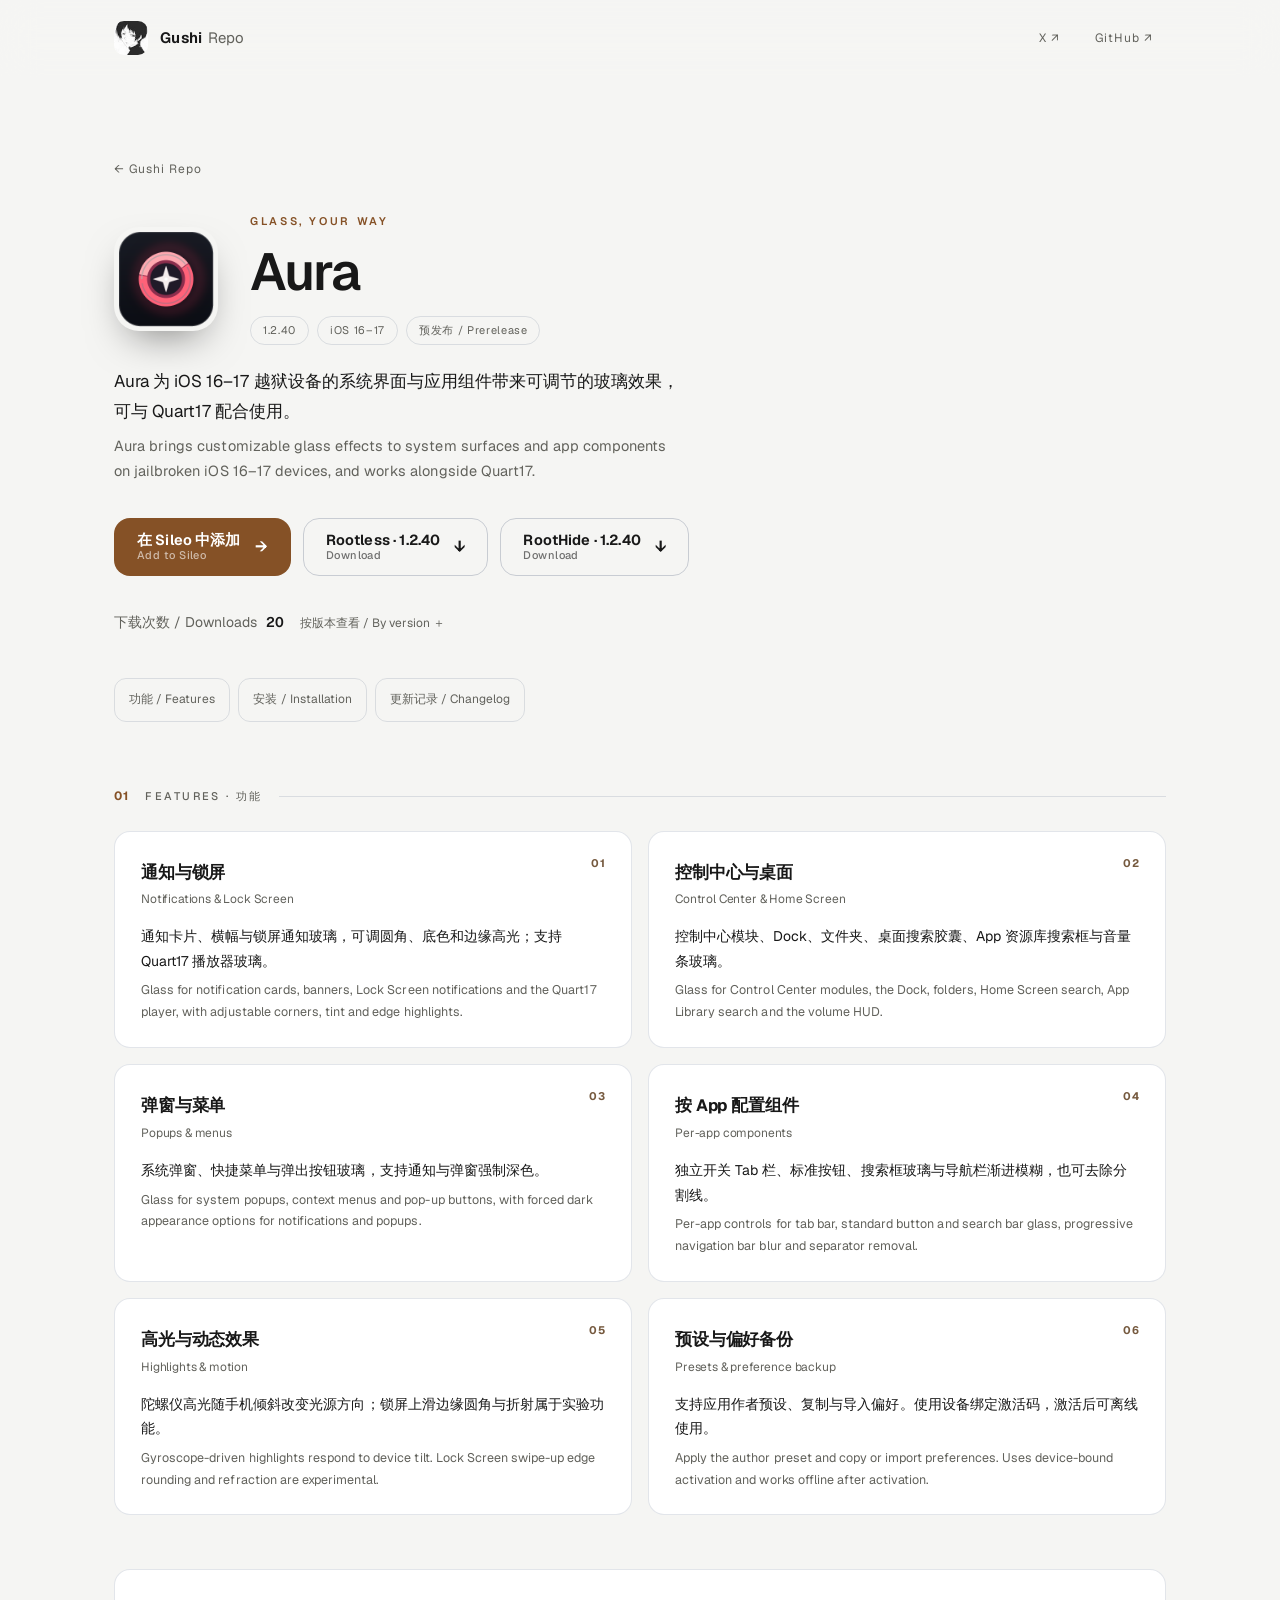
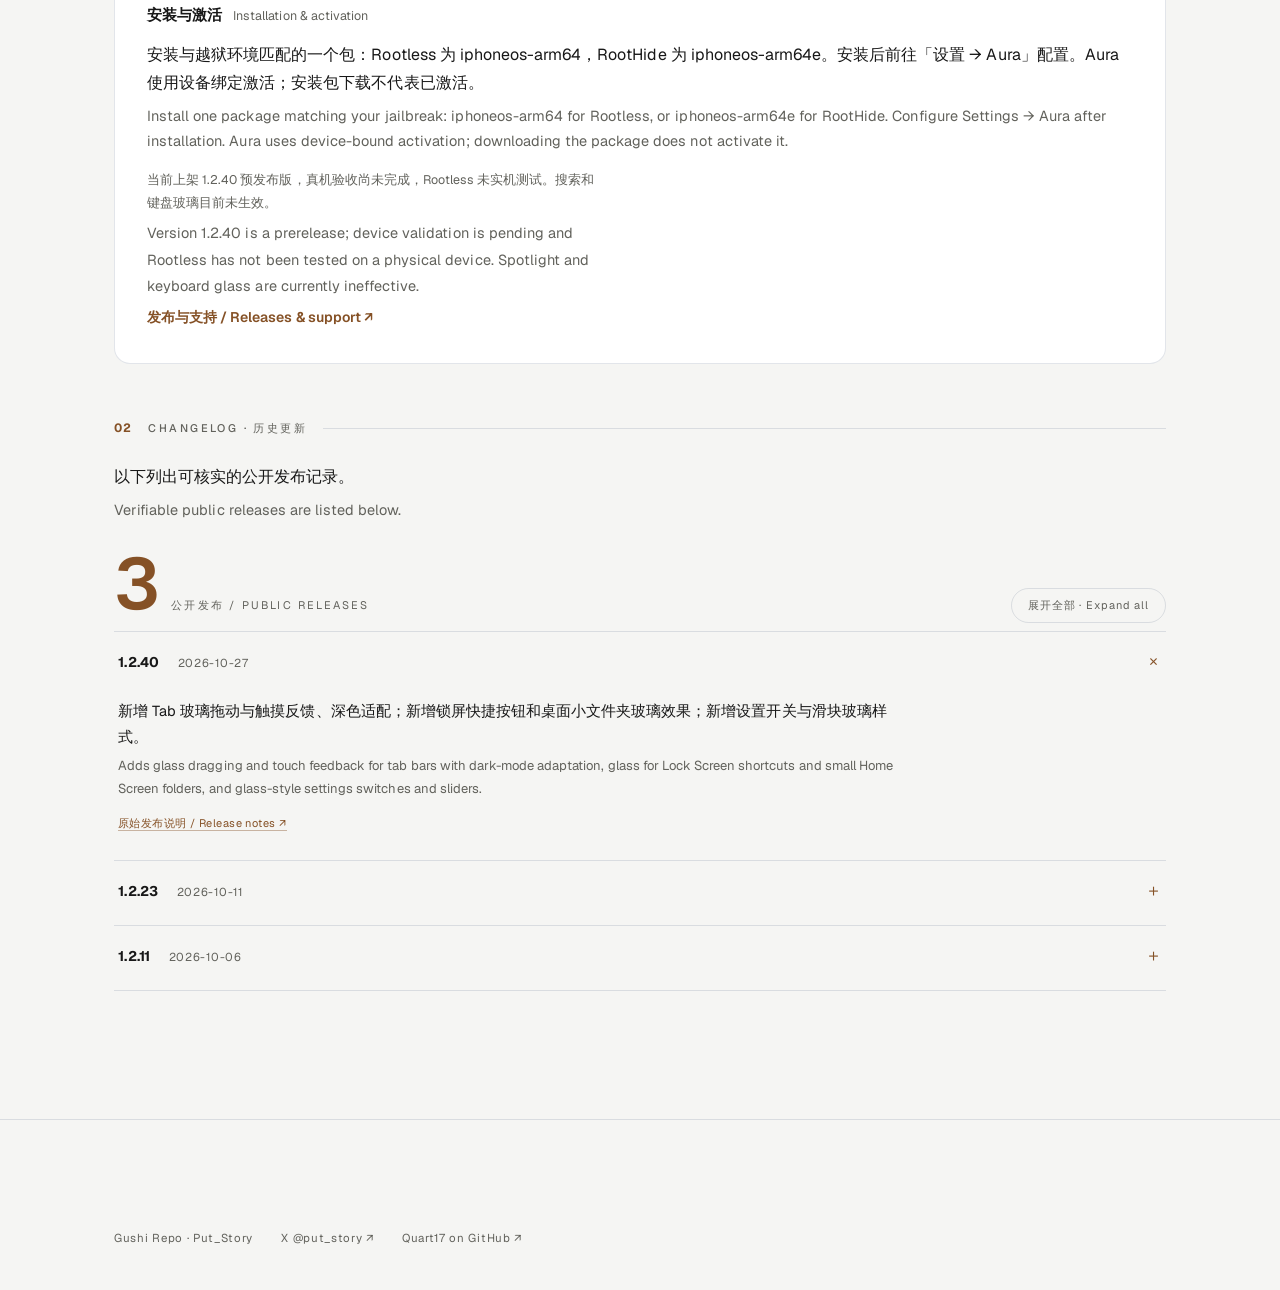
==== commit 34520066: "feat(repo): publish aura 1.2.40" ====
--- a/docs/depictions/aura/index.html
+++ b/docs/depictions/aura/index.html
@@ -5,10 +5,10 @@
 <title>Aura · 介绍与历史更新 / Features &amp; Changelog</title><link rel="icon" href="../../CydiaIcon.png"><link rel="stylesheet" href="../../assets/style.css?v=20261026-downloads"><script src="../../assets/site.js?v=20261026" defer></script><script type="module" src="../../assets/downloads.mjs?v=20261026"></script></head>
 <body class="detail-page"><a class="skip-link" href="#main">跳至内容 · Skip to content</a><header class="top" id="top"><div class="bar"><a class="brand" href="../../" aria-label="Gushi Repo 首页"><img src="../../CydiaIcon.png" width="34" height="34" alt=""><span>Gushi<b>Repo</b></span></a><nav aria-label="主导航"><a class="navlink social" href="https://x.com/put_story" target="_blank" rel="noopener">X ↗</a><a class="navlink" href="https://github.com/Gu3hi/repo" target="_blank" rel="noopener">GitHub ↗</a></nav></div></header>
 <main id="main"><section class="dhero"><a class="back" href="../../">← Gushi Repo</a>
-<div class="titleline"><img class="appicon" src="../../assets/aura.png" width="104" height="104" alt="Aura 图标"><div><p class="eyebrow">GLASS, YOUR WAY</p><h1>Aura</h1><div class="tags"><span>1.2.23</span><span>iOS 16–17</span><span>预发布 / Prerelease</span></div></div></div>
-<div class="lede"><p>Aura 为 iOS 16–17 越狱设备的系统界面与应用组件带来可调节的玻璃效果，可与 Quart17 配合使用。</p><p class="en" lang="en">Aura brings customizable glass effects to system surfaces and app components on jailbroken iOS 16–17 devices, and works alongside Quart17.</p></div><div class="actions"><a class="button primary" href="sileo://source/https://gu3hi.github.io/repo/"><span class="bl">在 Sileo 中添加<i lang="en">Add to Sileo</i></span><span class="arr">→</span></a><a class="button ghost" href="https://github.com/Gu3hi/repo/releases/download/packages/com.gushi.aura_1.2.23_iphoneos-arm64.deb"><span class="bl">Rootless · 1.2.23<i lang="en">Download</i></span><span class="arr">↓</span></a><a class="button ghost" href="https://github.com/Gu3hi/repo/releases/download/packages/com.gushi.aura_1.2.23_iphoneos-arm64e.deb"><span class="bl">RootHide · 1.2.23<i lang="en">Download</i></span><span class="arr">↓</span></a></div><details class="download-stats"><summary><span class="download-summary">下载次数 / Downloads <strong><span data-download-files="com.gushi.aura_1.2.23_iphoneos-arm64.deb com.gushi.aura_1.2.23_iphoneos-arm64e.deb" aria-label="正在读取下载次数 / Loading download count">—</span></strong></span><span>按版本查看 / By version ＋</span></summary><dl><div><dt>1.2.23 · Rootless</dt><dd><span data-download-files="com.gushi.aura_1.2.23_iphoneos-arm64.deb" aria-label="正在读取下载次数 / Loading download count">—</span></dd></div><div><dt>1.2.23 · RootHide</dt><dd><span data-download-files="com.gushi.aura_1.2.23_iphoneos-arm64e.deb" aria-label="正在读取下载次数 / Loading download count">—</span></dd></div></dl><p>自 2026 年 10 月 26 日启用，包含网页和刷新源后通过 Sileo 的 Release 下载；重复下载与校验下载也会累计，不代表安装成功或独立用户。</p><p lang="en">Counting Release downloads since October 26, 2026, including this website and Sileo after refreshing the source. Repeat and verification downloads count too. These are not successful installs or unique users.</p><p class="download-updated" data-download-updated>正在读取更新时间 / Loading update time</p><noscript><p>启用 JavaScript 可读取统计。Enable JavaScript to load counts.</p></noscript></details>
+<div class="titleline"><img class="appicon" src="../../assets/aura.png" width="104" height="104" alt="Aura 图标"><div><p class="eyebrow">GLASS, YOUR WAY</p><h1>Aura</h1><div class="tags"><span>1.2.40</span><span>iOS 16–17</span><span>预发布 / Prerelease</span></div></div></div>
+<div class="lede"><p>Aura 为 iOS 16–17 越狱设备的系统界面与应用组件带来可调节的玻璃效果，可与 Quart17 配合使用。</p><p class="en" lang="en">Aura brings customizable glass effects to system surfaces and app components on jailbroken iOS 16–17 devices, and works alongside Quart17.</p></div><div class="actions"><a class="button primary" href="sileo://source/https://gu3hi.github.io/repo/"><span class="bl">在 Sileo 中添加<i lang="en">Add to Sileo</i></span><span class="arr">→</span></a><a class="button ghost" href="https://github.com/Gu3hi/repo/releases/download/packages/com.gushi.aura_1.2.40_iphoneos-arm64.deb"><span class="bl">Rootless · 1.2.40<i lang="en">Download</i></span><span class="arr">↓</span></a><a class="button ghost" href="https://github.com/Gu3hi/repo/releases/download/packages/com.gushi.aura_1.2.40_iphoneos-arm64e.deb"><span class="bl">RootHide · 1.2.40<i lang="en">Download</i></span><span class="arr">↓</span></a></div><details class="download-stats"><summary><span class="download-summary">下载次数 / Downloads <strong><span data-download-files="com.gushi.aura_1.2.23_iphoneos-arm64.deb com.gushi.aura_1.2.23_iphoneos-arm64e.deb com.gushi.aura_1.2.40_iphoneos-arm64.deb com.gushi.aura_1.2.40_iphoneos-arm64e.deb" aria-label="正在读取下载次数 / Loading download count">—</span></strong></span><span>按版本查看 / By version ＋</span></summary><dl><div><dt>1.2.23 · Rootless</dt><dd><span data-download-files="com.gushi.aura_1.2.23_iphoneos-arm64.deb" aria-label="正在读取下载次数 / Loading download count">—</span></dd></div><div><dt>1.2.23 · RootHide</dt><dd><span data-download-files="com.gushi.aura_1.2.23_iphoneos-arm64e.deb" aria-label="正在读取下载次数 / Loading download count">—</span></dd></div><div><dt>1.2.40 · Rootless</dt><dd><span data-download-files="com.gushi.aura_1.2.40_iphoneos-arm64.deb" aria-label="正在读取下载次数 / Loading download count">—</span></dd></div><div><dt>1.2.40 · RootHide</dt><dd><span data-download-files="com.gushi.aura_1.2.40_iphoneos-arm64e.deb" aria-label="正在读取下载次数 / Loading download count">—</span></dd></div></dl><p>自 2026 年 10 月 26 日启用，包含网页和刷新源后通过 Sileo 的 Release 下载；重复下载与校验下载也会累计，不代表安装成功或独立用户。</p><p lang="en">Counting Release downloads since October 26, 2026, including this website and Sileo after refreshing the source. Repeat and verification downloads count too. These are not successful installs or unique users.</p><p class="download-updated" data-download-updated>正在读取更新时间 / Loading update time</p><noscript><p>启用 JavaScript 可读取统计。Enable JavaScript to load counts.</p></noscript></details>
 <nav class="section-nav" aria-label="详情导航"><a href="#features">功能 / Features</a><a href="#installation">安装 / Installation</a><a href="#changelog">更新记录 / Changelog</a></nav></section>
 <section id="features"><div class="seclabel"><b>01</b><span>FEATURES · 功能</span></div><div class="grid"><article><em class="fnum">01</em><h3>通知与锁屏<i lang="en">Notifications &amp; Lock Screen</i></h3><p>通知卡片、横幅与锁屏通知玻璃，可调圆角、底色和边缘高光；支持 Quart17 播放器玻璃。</p><p class="en" lang="en">Glass for notification cards, banners, Lock Screen notifications and the Quart17 player, with adjustable corners, tint and edge highlights.</p></article><article><em class="fnum">02</em><h3>控制中心与桌面<i lang="en">Control Center &amp; Home Screen</i></h3><p>控制中心模块、Dock、文件夹、桌面搜索胶囊、App 资源库搜索框与音量条玻璃。</p><p class="en" lang="en">Glass for Control Center modules, the Dock, folders, Home Screen search, App Library search and the volume HUD.</p></article><article><em class="fnum">03</em><h3>弹窗与菜单<i lang="en">Popups &amp; menus</i></h3><p>系统弹窗、快捷菜单与弹出按钮玻璃，支持通知与弹窗强制深色。</p><p class="en" lang="en">Glass for system popups, context menus and pop-up buttons, with forced dark appearance options for notifications and popups.</p></article><article><em class="fnum">04</em><h3>按 App 配置组件<i lang="en">Per-app components</i></h3><p>独立开关 Tab 栏、标准按钮、搜索框玻璃与导航栏渐进模糊，也可去除分割线。</p><p class="en" lang="en">Per-app controls for tab bar, standard button and search bar glass, progressive navigation bar blur and separator removal.</p></article><article><em class="fnum">05</em><h3>高光与动态效果<i lang="en">Highlights &amp; motion</i></h3><p>陀螺仪高光随手机倾斜改变光源方向；锁屏上滑边缘圆角与折射属于实验功能。</p><p class="en" lang="en">Gyroscope-driven highlights respond to device tilt. Lock Screen swipe-up edge rounding and refraction are experimental.</p></article><article><em class="fnum">06</em><h3>预设与偏好备份<i lang="en">Presets &amp; preference backup</i></h3><p>支持应用作者预设、复制与导入偏好。使用设备绑定激活码，激活后可离线使用。</p><p class="en" lang="en">Apply the author preset and copy or import preferences. Uses device-bound activation and works offline after activation.</p></article></div></section>
-<section id="installation" class="note install"><h3>安装与激活 <i lang="en">Installation &amp; activation</i></h3><p>安装与越狱环境匹配的一个包：Rootless 为 iphoneos-arm64，RootHide 为 iphoneos-arm64e。安装后前往「设置 → Aura」配置。Aura 使用设备绑定激活；安装包下载不代表已激活。</p><p class="en" lang="en">Install one package matching your jailbreak: iphoneos-arm64 for Rootless, or iphoneos-arm64e for RootHide. Configure Settings → Aura after installation. Aura uses device-bound activation; downloading the package does not activate it.</p><div class="hint"><p>当前上架 1.2.23 同版本修订包，仍为预发布版。安装后真机验收尚未完成，Rootless 未实机测试。</p><p class="en" lang="en">The repository hosts the revised 1.2.23 packages. This remains a prerelease; post-install device validation is pending, and Rootless has not been tested on a physical device.</p></div><a class="textlink" href="https://github.com/Gu3hi/Aura-Releases/releases">发布与支持 / Releases &amp; support ↗</a></section>
-<section id="changelog"><div class="seclabel"><b>02</b><span>CHANGELOG · 历史更新</span></div><p>以下整理了目前可核实的两条 GitHub 公开发布记录，包含 1.2.23 的同版本修订说明。更早或中间版本缺少独立发布说明，未推测其改动。</p><p class="en" lang="en">The two verifiable public GitHub releases are listed below, including the same-version revision of 1.2.23. Earlier and intermediate versions without standalone release notes are not reconstructed.</p><div class="count"><b>2</b><span>公开发布 / Public releases</span><button class="toggleall" type="button" aria-expanded="false">展开全部 · Expand all</button></div><details open><summary><b>1.2.23</b><time>2026-10-11</time><i class="chev" aria-hidden="true">＋</i></summary><div class="entry"><p>同版本修订：两个安装包已替换为弹窗入场时机修正版。桌面“移除 App／删除 App”等确认框在入场前准备玻璃，避免动画结束后才切换背景。改善相册标签与应用组件在布局变化、视图复用及关闭效果后的还原，减少标准按钮玻璃的重复查找与更新。发布包不包含 Tab 触摸诊断模块。已安装此前 1.2.23 的用户需重新下载并重新安装对应包。仍为预发布版，安装后真机验收尚未完成，Rootless 未实机测试。</p><p class="en" lang="en">Same-version revision: both packages were replaced with the corrected alert presentation build. Glass is prepared before Home Screen app removal confirmation dialogs enter, avoiding a background switch after the animation. Improves restoration of Photos labels and app components after layout changes, view reuse and disabling effects; reduces repeated searches and updates for standard button glass. Release packages exclude Tab touch diagnostics. Users of the earlier 1.2.23 build should download and reinstall the matching package. Still a prerelease: post-install device validation is pending, and Rootless has not been tested on a physical device.</p><p class="source"><a href="https://github.com/Gu3hi/Aura-Releases/releases/tag/v1.2.23">原始发布说明 / Release notes ↗</a></p></div></details><details ><summary><b>1.2.11</b><time>2026-10-06</time><i class="chev" aria-hidden="true">＋</i></summary><div class="entry"><p>公开预发布记录介绍了通知与锁屏、Quart17 播放器、控制中心模块、弹窗与菜单、Dock、文件夹及搜索区域的玻璃效果；应用组件支持按 App 开关，包含 Tab 栏、标准按钮、搜索框与导航栏渐进模糊。另列出陀螺仪高光、实验性锁屏上滑边缘折射、作者预设、偏好复制与导入、设备绑定激活及激活后离线使用。提供 Rootless 与 RootHide 两种包，支持 iOS 16–17。该发布说明以功能清单为主，未逐项区分本版新增与既有功能。</p><p class="en" lang="en">The public prerelease documents glass for notifications, the Lock Screen, the Quart17 player, Control Center modules, popups, menus, the Dock, folders and search surfaces. Per-app component toggles cover tab bars, standard buttons, search bars and progressive navigation bar blur. It also lists gyroscope highlights, experimental Lock Screen swipe-up edge refraction, author presets, preference copy/import, and device-bound activation with offline use after activation. Rootless and RootHide packages support iOS 16–17. These release notes are primarily a feature list and do not distinguish each new feature from existing behavior.</p><p class="source"><a href="https://github.com/Gu3hi/Aura-Releases/releases/tag/v1.2.11">原始发布说明 / Release notes ↗</a></p></div></details></section></main>
+<section id="installation" class="note install"><h3>安装与激活 <i lang="en">Installation &amp; activation</i></h3><p>安装与越狱环境匹配的一个包：Rootless 为 iphoneos-arm64，RootHide 为 iphoneos-arm64e。安装后前往「设置 → Aura」配置。Aura 使用设备绑定激活；安装包下载不代表已激活。</p><p class="en" lang="en">Install one package matching your jailbreak: iphoneos-arm64 for Rootless, or iphoneos-arm64e for RootHide. Configure Settings → Aura after installation. Aura uses device-bound activation; downloading the package does not activate it.</p><div class="hint"><p>当前上架 1.2.40 预发布版，真机验收尚未完成，Rootless 未实机测试。搜索和键盘玻璃目前未生效。</p><p class="en" lang="en">Version 1.2.40 is a prerelease; device validation is pending and Rootless has not been tested on a physical device. Spotlight and keyboard glass are currently ineffective.</p></div><a class="textlink" href="https://github.com/Gu3hi/Aura-Releases/releases">发布与支持 / Releases &amp; support ↗</a></section>
+<section id="changelog"><div class="seclabel"><b>02</b><span>CHANGELOG · 历史更新</span></div><p>以下列出可核实的公开发布记录。</p><p class="en" lang="en">Verifiable public releases are listed below.</p><div class="count"><b>3</b><span>公开发布 / Public releases</span><button class="toggleall" type="button" aria-expanded="false">展开全部 · Expand all</button></div><details open><summary><b>1.2.40</b><time>2026-10-27</time><i class="chev" aria-hidden="true">＋</i></summary><div class="entry"><p>新增 Tab 玻璃拖动与触摸反馈、深色适配；新增锁屏快捷按钮和桌面小文件夹玻璃效果；新增设置开关与滑块玻璃样式。</p><p class="en" lang="en">Adds glass dragging and touch feedback for tab bars with dark-mode adaptation, glass for Lock Screen shortcuts and small Home Screen folders, and glass-style settings switches and sliders.</p><p class="source"><a href="https://github.com/Gu3hi/repo/releases/tag/packages">原始发布说明 / Release notes ↗</a></p></div></details><details ><summary><b>1.2.23</b><time>2026-10-11</time><i class="chev" aria-hidden="true">＋</i></summary><div class="entry"><p>同版本修订：两个安装包已替换为弹窗入场时机修正版。桌面“移除 App／删除 App”等确认框在入场前准备玻璃，避免动画结束后才切换背景。改善相册标签与应用组件在布局变化、视图复用及关闭效果后的还原，减少标准按钮玻璃的重复查找与更新。发布包不包含 Tab 触摸诊断模块。已安装此前 1.2.23 的用户需重新下载并重新安装对应包。仍为预发布版，安装后真机验收尚未完成，Rootless 未实机测试。</p><p class="en" lang="en">Same-version revision: both packages were replaced with the corrected alert presentation build. Glass is prepared before Home Screen app removal confirmation dialogs enter, avoiding a background switch after the animation. Improves restoration of Photos labels and app components after layout changes, view reuse and disabling effects; reduces repeated searches and updates for standard button glass. Release packages exclude Tab touch diagnostics. Users of the earlier 1.2.23 build should download and reinstall the matching package. Still a prerelease: post-install device validation is pending, and Rootless has not been tested on a physical device.</p><p class="source"><a href="https://github.com/Gu3hi/Aura-Releases/releases/tag/v1.2.23">原始发布说明 / Release notes ↗</a></p></div></details><details ><summary><b>1.2.11</b><time>2026-10-06</time><i class="chev" aria-hidden="true">＋</i></summary><div class="entry"><p>公开预发布记录介绍了通知与锁屏、Quart17 播放器、控制中心模块、弹窗与菜单、Dock、文件夹及搜索区域的玻璃效果；应用组件支持按 App 开关，包含 Tab 栏、标准按钮、搜索框与导航栏渐进模糊。另列出陀螺仪高光、实验性锁屏上滑边缘折射、作者预设、偏好复制与导入、设备绑定激活及激活后离线使用。提供 Rootless 与 RootHide 两种包，支持 iOS 16–17。该发布说明以功能清单为主，未逐项区分本版新增与既有功能。</p><p class="en" lang="en">The public prerelease documents glass for notifications, the Lock Screen, the Quart17 player, Control Center modules, popups, menus, the Dock, folders and search surfaces. Per-app component toggles cover tab bars, standard buttons, search bars and progressive navigation bar blur. It also lists gyroscope highlights, experimental Lock Screen swipe-up edge refraction, author presets, preference copy/import, and device-bound activation with offline use after activation. Rootless and RootHide packages support iOS 16–17. These release notes are primarily a feature list and do not distinguish each new feature from existing behavior.</p><p class="source"><a href="https://github.com/Gu3hi/Aura-Releases/releases/tag/v1.2.11">原始发布说明 / Release notes ↗</a></p></div></details></section></main>
 <footer class="foot"><div class="bigword" aria-hidden="true">GUSHI REPO</div><div class="footline"><span>Gushi Repo · Put_Story</span><a href="https://x.com/put_story" target="_blank" rel="noopener">X @put_story ↗</a><a href="https://github.com/Gu3hi/Quart17" target="_blank" rel="noopener">Quart17 on GitHub ↗</a></div></footer></body></html>
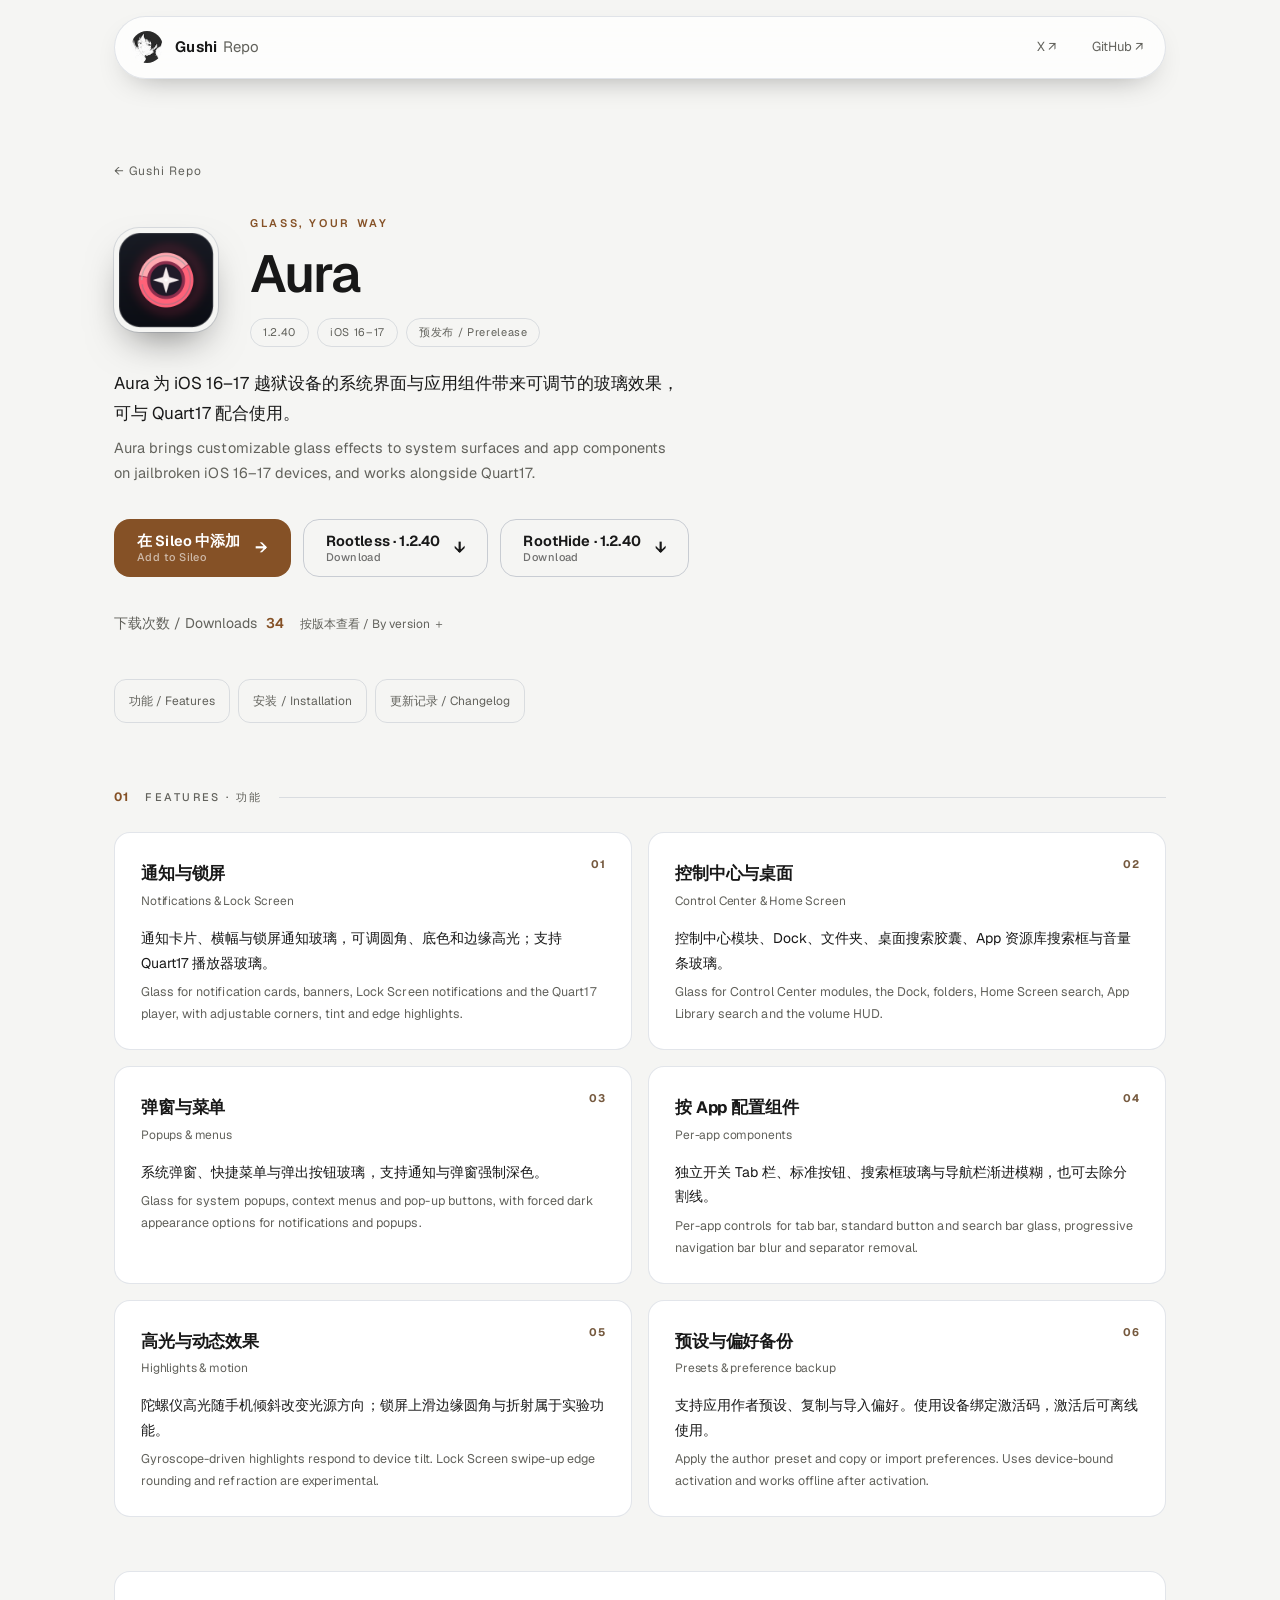
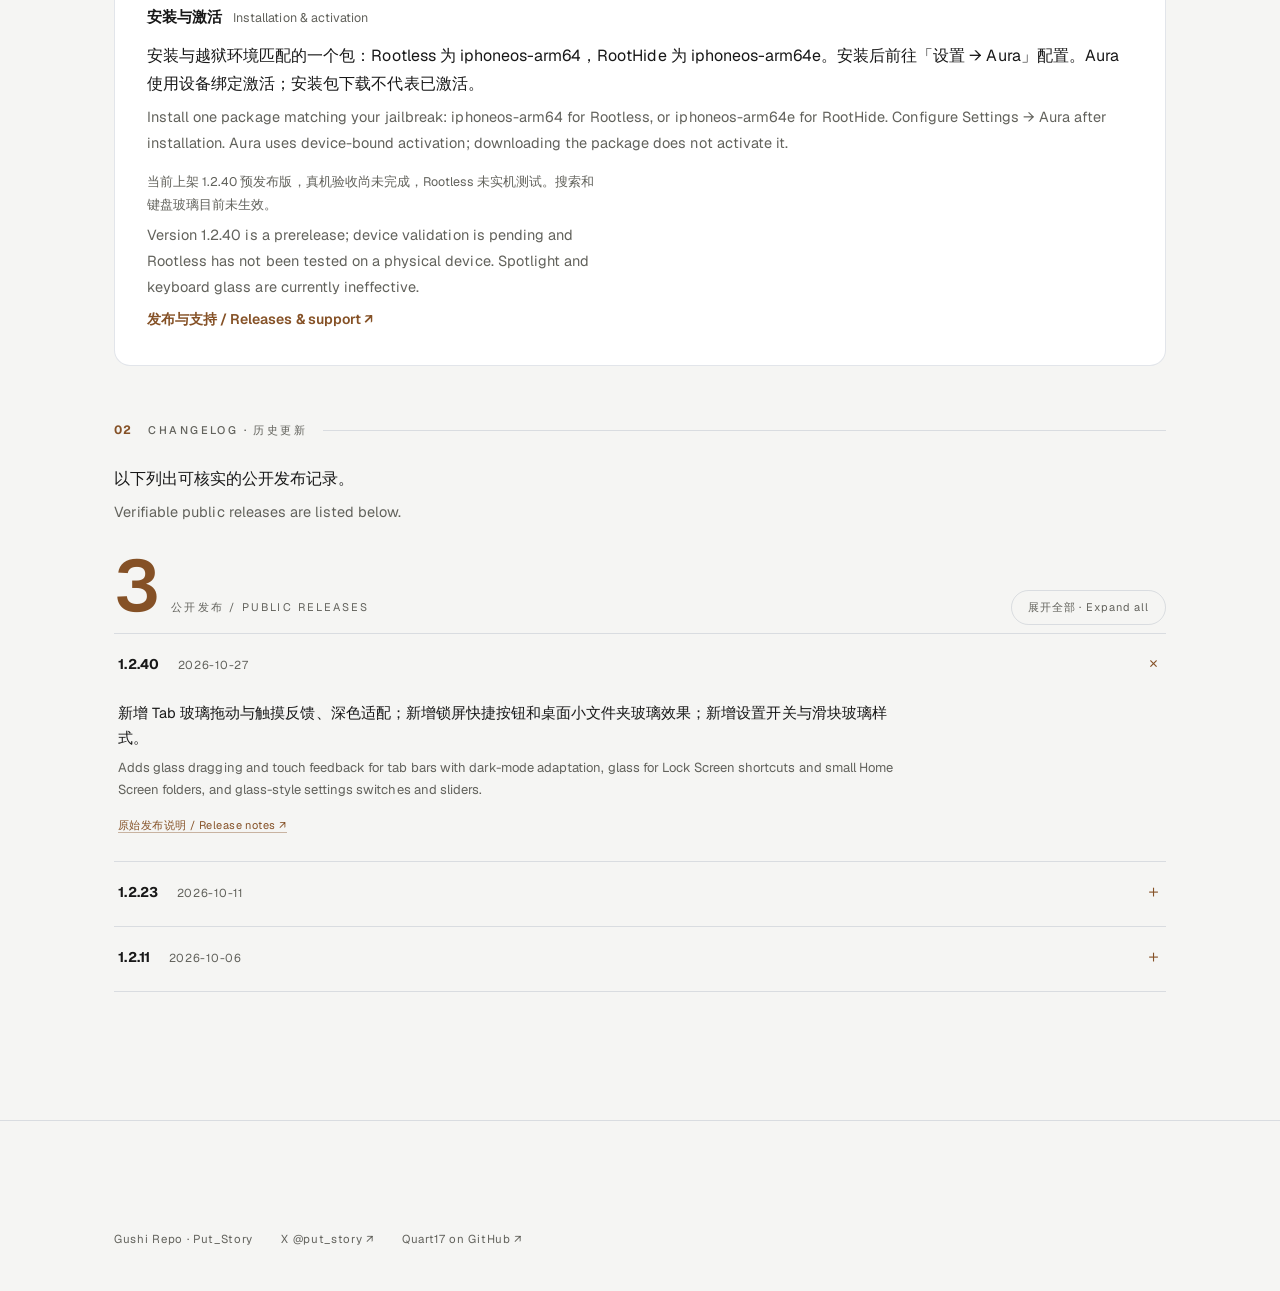
==== commit 01288833: "Refine site styles: glass nav, two-column Vela card, detail polish - Sticky floating glass nav on ho" ====
--- a/docs/depictions/aura/index.html
+++ b/docs/depictions/aura/index.html
@@ -2,7 +2,7 @@
 <html lang="zh-CN"><head><meta charset="utf-8"><meta name="viewport" content="width=device-width,initial-scale=1">
 <meta name="color-scheme" content="dark light"><meta name="theme-color" media="(prefers-color-scheme: dark)" content="#000000"><meta name="theme-color" media="(prefers-color-scheme: light)" content="#f5f5f3"><meta name="description" content="Gushi Repo · Jailbreak tweaks for iOS · 中文 / English">
 <meta property="og:type" content="website"><meta property="og:title" content="Aura · 介绍与历史更新 / Features &amp; Changelog"><meta property="og:description" content="Gushi Repo · Jailbreak tweaks for iOS"><meta property="og:url" content="https://gu3hi.github.io/repo/depictions/aura/"><meta property="og:image" content="https://gu3hi.github.io/repo/CydiaIcon.png"><meta name="twitter:card" content="summary">
-<title>Aura · 介绍与历史更新 / Features &amp; Changelog</title><link rel="icon" href="../../CydiaIcon.png"><link rel="stylesheet" href="../../assets/style.css?v=20261026-downloads"><script src="../../assets/site.js?v=20261026" defer></script><script type="module" src="../../assets/downloads.mjs?v=20261026"></script></head>
+<title>Aura · 介绍与历史更新 / Features &amp; Changelog</title><link rel="icon" href="../../CydiaIcon.png"><link rel="stylesheet" href="../../assets/style.css?v=20261030-refine"><script src="../../assets/site.js?v=20261026" defer></script><script type="module" src="../../assets/downloads.mjs?v=20261026"></script></head>
 <body class="detail-page"><a class="skip-link" href="#main">跳至内容 · Skip to content</a><header class="top" id="top"><div class="bar"><a class="brand" href="../../" aria-label="Gushi Repo 首页"><img src="../../CydiaIcon.png" width="34" height="34" alt=""><span>Gushi<b>Repo</b></span></a><nav aria-label="主导航"><a class="navlink social" href="https://x.com/put_story" target="_blank" rel="noopener">X ↗</a><a class="navlink" href="https://github.com/Gu3hi/repo" target="_blank" rel="noopener">GitHub ↗</a></nav></div></header>
 <main id="main"><section class="dhero"><a class="back" href="../../">← Gushi Repo</a>
 <div class="titleline"><img class="appicon" src="../../assets/aura.png" width="104" height="104" alt="Aura 图标"><div><p class="eyebrow">GLASS, YOUR WAY</p><h1>Aura</h1><div class="tags"><span>1.2.40</span><span>iOS 16–17</span><span>预发布 / Prerelease</span></div></div></div>
--- a/docs/assets/style.css
+++ b/docs/assets/style.css
@@ -245,3 +245,27 @@
 .pair{transform:none;transition:none}
 *{transition-duration:.01ms!important}
 }
+
+/* ── 2026-10-30 detail-page refinements ─── */
+/* Same floating glass bar as the homepage */
+.detail-page .top{position:sticky;top:16px;max-width:1140px;margin:16px auto 0;padding:0 clamp(20px,4vw,44px);background:transparent;border:0;-webkit-backdrop-filter:none;backdrop-filter:none}
+.detail-page .bar{padding:8px 8px 8px 16px;border:1px solid var(--line);border-radius:9999px;background:color-mix(in srgb,var(--card) 76%,transparent);-webkit-backdrop-filter:blur(20px) saturate(1.4);backdrop-filter:blur(20px) saturate(1.4);box-shadow:0 12px 32px -18px rgba(0,0,0,.45)}
+.detail-page .brand{min-height:40px}
+.detail-page .brand img{width:32px;height:32px;border-radius:9999px}
+.detail-page .navlink{font-family:var(--disp);font-size:13px;letter-spacing:0}
+/* Rhythm */
+.promo-video+*{margin-top:clamp(40px,6vw,72px)}
+.detail-page .grid{gap:16px}
+.detail-page .grid article:last-child:nth-child(odd){grid-column:1 / -1}
+.detail-page .grid article::after{content:'';position:absolute;inset:0 0 auto;height:1px;border-radius:inherit;background:linear-gradient(90deg,transparent,color-mix(in srgb,var(--accent) 55%,transparent),transparent);opacity:0;transition:opacity .4s}
+.detail-page .grid article:hover::after{opacity:1}
+.detail-page .titleline .appicon{box-shadow:0 18px 40px -16px rgba(0,0,0,.55),0 0 0 1px var(--line)}
+.download-summary strong{color:var(--accent)}
+.section-nav a{display:inline-flex;align-items:center}
+@media(max-width:600px){
+  .detail-page .top{top:12px;margin-top:12px}
+  .detail-page .bar{padding:6px 6px 6px 12px}
+  .section-nav{flex-wrap:nowrap;overflow-x:auto;scrollbar-width:none;margin-inline:calc(-1*clamp(20px,4vw,44px));padding-inline:clamp(20px,4vw,44px);-webkit-mask-image:linear-gradient(90deg,#000 88%,transparent);mask-image:linear-gradient(90deg,#000 88%,transparent)}
+  .section-nav::-webkit-scrollbar{display:none}
+  .section-nav a{flex:none;white-space:nowrap}
+}
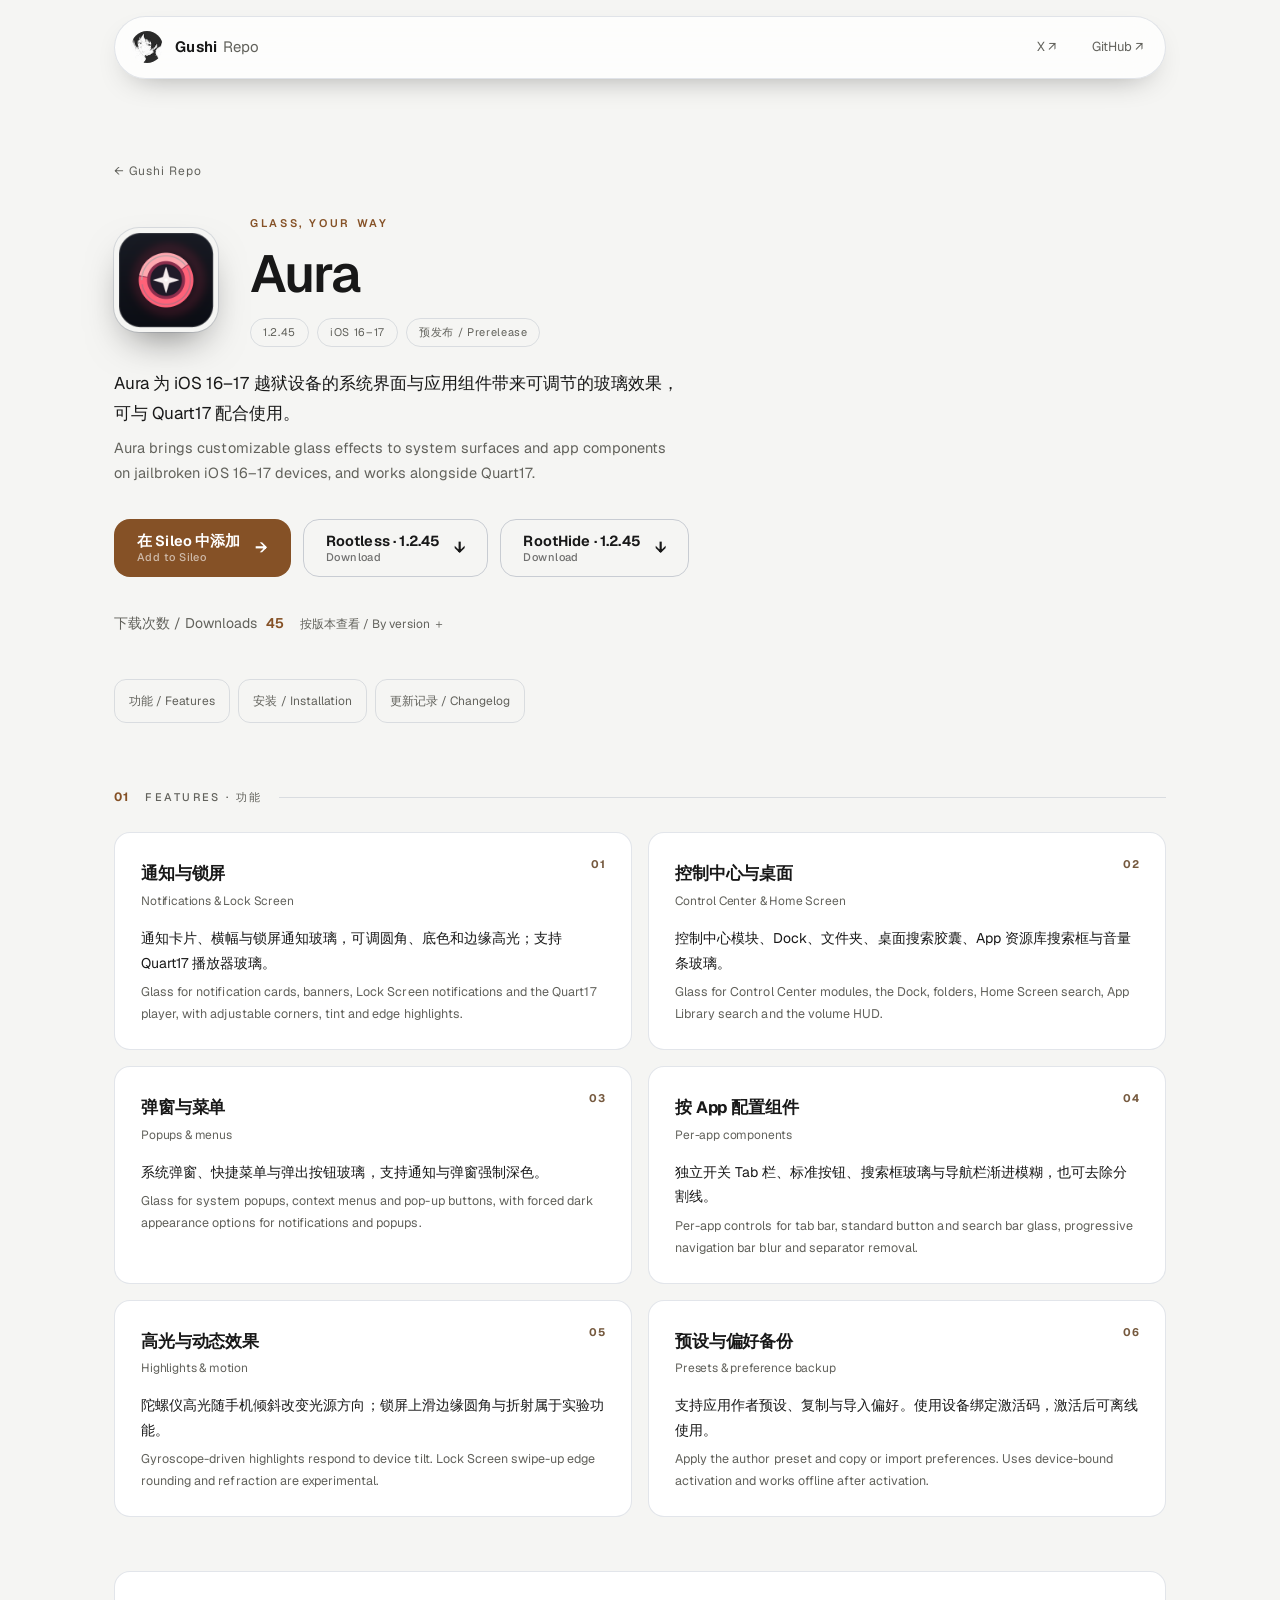
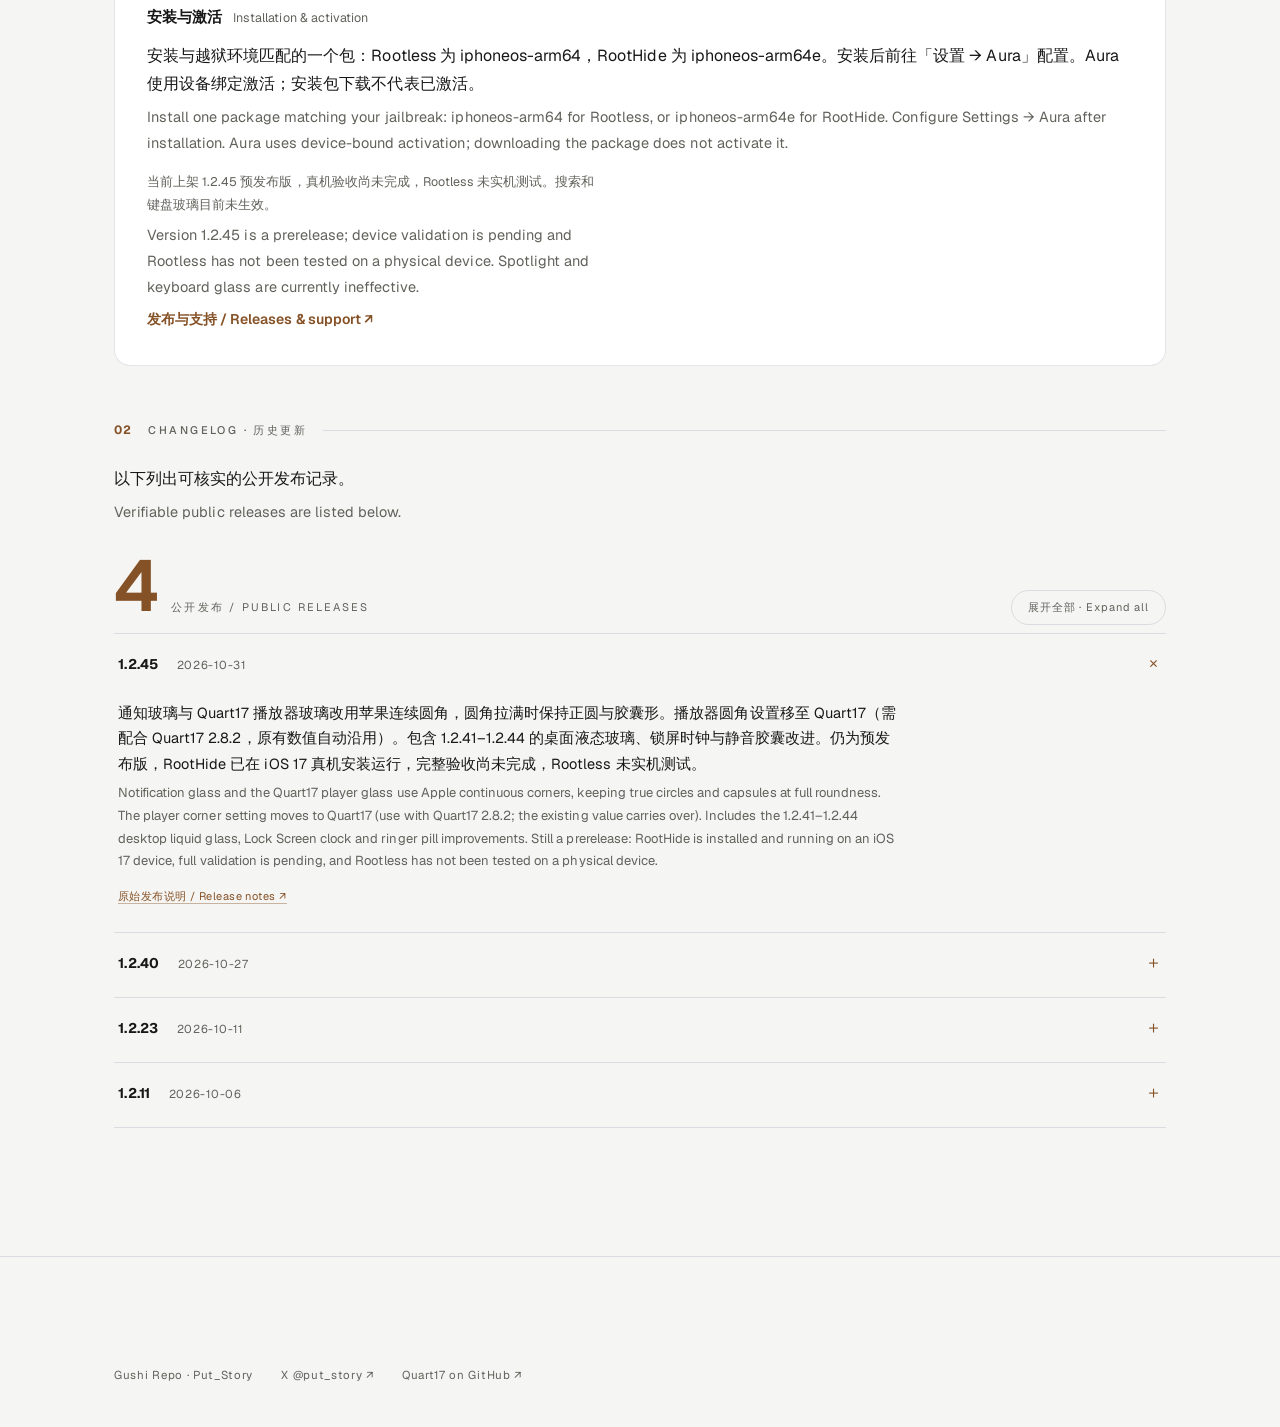
==== commit c4340c90: "Publish Quart17 2.8.2 and Aura 1.2.45 for both environments Adds the Quart17 2.8.2 and Aura 1.2.45 R" ====
--- a/docs/depictions/aura/index.html
+++ b/docs/depictions/aura/index.html
@@ -5,10 +5,10 @@
 <title>Aura · 介绍与历史更新 / Features &amp; Changelog</title><link rel="icon" href="../../CydiaIcon.png"><link rel="stylesheet" href="../../assets/style.css?v=20261030-refine"><script src="../../assets/site.js?v=20261026" defer></script><script type="module" src="../../assets/downloads.mjs?v=20261026"></script></head>
 <body class="detail-page"><a class="skip-link" href="#main">跳至内容 · Skip to content</a><header class="top" id="top"><div class="bar"><a class="brand" href="../../" aria-label="Gushi Repo 首页"><img src="../../CydiaIcon.png" width="34" height="34" alt=""><span>Gushi<b>Repo</b></span></a><nav aria-label="主导航"><a class="navlink social" href="https://x.com/put_story" target="_blank" rel="noopener">X ↗</a><a class="navlink" href="https://github.com/Gu3hi/repo" target="_blank" rel="noopener">GitHub ↗</a></nav></div></header>
 <main id="main"><section class="dhero"><a class="back" href="../../">← Gushi Repo</a>
-<div class="titleline"><img class="appicon" src="../../assets/aura.png" width="104" height="104" alt="Aura 图标"><div><p class="eyebrow">GLASS, YOUR WAY</p><h1>Aura</h1><div class="tags"><span>1.2.40</span><span>iOS 16–17</span><span>预发布 / Prerelease</span></div></div></div>
-<div class="lede"><p>Aura 为 iOS 16–17 越狱设备的系统界面与应用组件带来可调节的玻璃效果，可与 Quart17 配合使用。</p><p class="en" lang="en">Aura brings customizable glass effects to system surfaces and app components on jailbroken iOS 16–17 devices, and works alongside Quart17.</p></div><div class="actions"><a class="button primary" href="sileo://source/https://gu3hi.github.io/repo/"><span class="bl">在 Sileo 中添加<i lang="en">Add to Sileo</i></span><span class="arr">→</span></a><a class="button ghost" href="https://github.com/Gu3hi/repo/releases/download/packages/com.gushi.aura_1.2.40_iphoneos-arm64.deb"><span class="bl">Rootless · 1.2.40<i lang="en">Download</i></span><span class="arr">↓</span></a><a class="button ghost" href="https://github.com/Gu3hi/repo/releases/download/packages/com.gushi.aura_1.2.40_iphoneos-arm64e.deb"><span class="bl">RootHide · 1.2.40<i lang="en">Download</i></span><span class="arr">↓</span></a></div><details class="download-stats"><summary><span class="download-summary">下载次数 / Downloads <strong><span data-download-files="com.gushi.aura_1.2.23_iphoneos-arm64.deb com.gushi.aura_1.2.23_iphoneos-arm64e.deb com.gushi.aura_1.2.40_iphoneos-arm64.deb com.gushi.aura_1.2.40_iphoneos-arm64e.deb" aria-label="正在读取下载次数 / Loading download count">—</span></strong></span><span>按版本查看 / By version ＋</span></summary><dl><div><dt>1.2.23 · Rootless</dt><dd><span data-download-files="com.gushi.aura_1.2.23_iphoneos-arm64.deb" aria-label="正在读取下载次数 / Loading download count">—</span></dd></div><div><dt>1.2.23 · RootHide</dt><dd><span data-download-files="com.gushi.aura_1.2.23_iphoneos-arm64e.deb" aria-label="正在读取下载次数 / Loading download count">—</span></dd></div><div><dt>1.2.40 · Rootless</dt><dd><span data-download-files="com.gushi.aura_1.2.40_iphoneos-arm64.deb" aria-label="正在读取下载次数 / Loading download count">—</span></dd></div><div><dt>1.2.40 · RootHide</dt><dd><span data-download-files="com.gushi.aura_1.2.40_iphoneos-arm64e.deb" aria-label="正在读取下载次数 / Loading download count">—</span></dd></div></dl><p>自 2026 年 10 月 26 日启用，包含网页和刷新源后通过 Sileo 的 Release 下载；重复下载与校验下载也会累计，不代表安装成功或独立用户。</p><p lang="en">Counting Release downloads since October 26, 2026, including this website and Sileo after refreshing the source. Repeat and verification downloads count too. These are not successful installs or unique users.</p><p class="download-updated" data-download-updated>正在读取更新时间 / Loading update time</p><noscript><p>启用 JavaScript 可读取统计。Enable JavaScript to load counts.</p></noscript></details>
+<div class="titleline"><img class="appicon" src="../../assets/aura.png" width="104" height="104" alt="Aura 图标"><div><p class="eyebrow">GLASS, YOUR WAY</p><h1>Aura</h1><div class="tags"><span>1.2.45</span><span>iOS 16–17</span><span>预发布 / Prerelease</span></div></div></div>
+<div class="lede"><p>Aura 为 iOS 16–17 越狱设备的系统界面与应用组件带来可调节的玻璃效果，可与 Quart17 配合使用。</p><p class="en" lang="en">Aura brings customizable glass effects to system surfaces and app components on jailbroken iOS 16–17 devices, and works alongside Quart17.</p></div><div class="actions"><a class="button primary" href="sileo://source/https://gu3hi.github.io/repo/"><span class="bl">在 Sileo 中添加<i lang="en">Add to Sileo</i></span><span class="arr">→</span></a><a class="button ghost" href="https://github.com/Gu3hi/repo/releases/download/packages/com.gushi.aura_1.2.45_iphoneos-arm64.deb"><span class="bl">Rootless · 1.2.45<i lang="en">Download</i></span><span class="arr">↓</span></a><a class="button ghost" href="https://github.com/Gu3hi/repo/releases/download/packages/com.gushi.aura_1.2.45_iphoneos-arm64e.deb"><span class="bl">RootHide · 1.2.45<i lang="en">Download</i></span><span class="arr">↓</span></a></div><details class="download-stats"><summary><span class="download-summary">下载次数 / Downloads <strong><span data-download-files="com.gushi.aura_1.2.23_iphoneos-arm64.deb com.gushi.aura_1.2.23_iphoneos-arm64e.deb com.gushi.aura_1.2.40_iphoneos-arm64.deb com.gushi.aura_1.2.40_iphoneos-arm64e.deb com.gushi.aura_1.2.45_iphoneos-arm64.deb com.gushi.aura_1.2.45_iphoneos-arm64e.deb" aria-label="正在读取下载次数 / Loading download count">—</span></strong></span><span>按版本查看 / By version ＋</span></summary><dl><div><dt>1.2.23 · Rootless</dt><dd><span data-download-files="com.gushi.aura_1.2.23_iphoneos-arm64.deb" aria-label="正在读取下载次数 / Loading download count">—</span></dd></div><div><dt>1.2.23 · RootHide</dt><dd><span data-download-files="com.gushi.aura_1.2.23_iphoneos-arm64e.deb" aria-label="正在读取下载次数 / Loading download count">—</span></dd></div><div><dt>1.2.40 · Rootless</dt><dd><span data-download-files="com.gushi.aura_1.2.40_iphoneos-arm64.deb" aria-label="正在读取下载次数 / Loading download count">—</span></dd></div><div><dt>1.2.40 · RootHide</dt><dd><span data-download-files="com.gushi.aura_1.2.40_iphoneos-arm64e.deb" aria-label="正在读取下载次数 / Loading download count">—</span></dd></div><div><dt>1.2.45 · Rootless</dt><dd><span data-download-files="com.gushi.aura_1.2.45_iphoneos-arm64.deb" aria-label="正在读取下载次数 / Loading download count">—</span></dd></div><div><dt>1.2.45 · RootHide</dt><dd><span data-download-files="com.gushi.aura_1.2.45_iphoneos-arm64e.deb" aria-label="正在读取下载次数 / Loading download count">—</span></dd></div></dl><p>自 2026 年 10 月 26 日启用，包含网页和刷新源后通过 Sileo 的 Release 下载；重复下载与校验下载也会累计，不代表安装成功或独立用户。</p><p lang="en">Counting Release downloads since October 26, 2026, including this website and Sileo after refreshing the source. Repeat and verification downloads count too. These are not successful installs or unique users.</p><p class="download-updated" data-download-updated>正在读取更新时间 / Loading update time</p><noscript><p>启用 JavaScript 可读取统计。Enable JavaScript to load counts.</p></noscript></details>
 <nav class="section-nav" aria-label="详情导航"><a href="#features">功能 / Features</a><a href="#installation">安装 / Installation</a><a href="#changelog">更新记录 / Changelog</a></nav></section>
 <section id="features"><div class="seclabel"><b>01</b><span>FEATURES · 功能</span></div><div class="grid"><article><em class="fnum">01</em><h3>通知与锁屏<i lang="en">Notifications &amp; Lock Screen</i></h3><p>通知卡片、横幅与锁屏通知玻璃，可调圆角、底色和边缘高光；支持 Quart17 播放器玻璃。</p><p class="en" lang="en">Glass for notification cards, banners, Lock Screen notifications and the Quart17 player, with adjustable corners, tint and edge highlights.</p></article><article><em class="fnum">02</em><h3>控制中心与桌面<i lang="en">Control Center &amp; Home Screen</i></h3><p>控制中心模块、Dock、文件夹、桌面搜索胶囊、App 资源库搜索框与音量条玻璃。</p><p class="en" lang="en">Glass for Control Center modules, the Dock, folders, Home Screen search, App Library search and the volume HUD.</p></article><article><em class="fnum">03</em><h3>弹窗与菜单<i lang="en">Popups &amp; menus</i></h3><p>系统弹窗、快捷菜单与弹出按钮玻璃，支持通知与弹窗强制深色。</p><p class="en" lang="en">Glass for system popups, context menus and pop-up buttons, with forced dark appearance options for notifications and popups.</p></article><article><em class="fnum">04</em><h3>按 App 配置组件<i lang="en">Per-app components</i></h3><p>独立开关 Tab 栏、标准按钮、搜索框玻璃与导航栏渐进模糊，也可去除分割线。</p><p class="en" lang="en">Per-app controls for tab bar, standard button and search bar glass, progressive navigation bar blur and separator removal.</p></article><article><em class="fnum">05</em><h3>高光与动态效果<i lang="en">Highlights &amp; motion</i></h3><p>陀螺仪高光随手机倾斜改变光源方向；锁屏上滑边缘圆角与折射属于实验功能。</p><p class="en" lang="en">Gyroscope-driven highlights respond to device tilt. Lock Screen swipe-up edge rounding and refraction are experimental.</p></article><article><em class="fnum">06</em><h3>预设与偏好备份<i lang="en">Presets &amp; preference backup</i></h3><p>支持应用作者预设、复制与导入偏好。使用设备绑定激活码，激活后可离线使用。</p><p class="en" lang="en">Apply the author preset and copy or import preferences. Uses device-bound activation and works offline after activation.</p></article></div></section>
-<section id="installation" class="note install"><h3>安装与激活 <i lang="en">Installation &amp; activation</i></h3><p>安装与越狱环境匹配的一个包：Rootless 为 iphoneos-arm64，RootHide 为 iphoneos-arm64e。安装后前往「设置 → Aura」配置。Aura 使用设备绑定激活；安装包下载不代表已激活。</p><p class="en" lang="en">Install one package matching your jailbreak: iphoneos-arm64 for Rootless, or iphoneos-arm64e for RootHide. Configure Settings → Aura after installation. Aura uses device-bound activation; downloading the package does not activate it.</p><div class="hint"><p>当前上架 1.2.40 预发布版，真机验收尚未完成，Rootless 未实机测试。搜索和键盘玻璃目前未生效。</p><p class="en" lang="en">Version 1.2.40 is a prerelease; device validation is pending and Rootless has not been tested on a physical device. Spotlight and keyboard glass are currently ineffective.</p></div><a class="textlink" href="https://github.com/Gu3hi/Aura-Releases/releases">发布与支持 / Releases &amp; support ↗</a></section>
-<section id="changelog"><div class="seclabel"><b>02</b><span>CHANGELOG · 历史更新</span></div><p>以下列出可核实的公开发布记录。</p><p class="en" lang="en">Verifiable public releases are listed below.</p><div class="count"><b>3</b><span>公开发布 / Public releases</span><button class="toggleall" type="button" aria-expanded="false">展开全部 · Expand all</button></div><details open><summary><b>1.2.40</b><time>2026-10-27</time><i class="chev" aria-hidden="true">＋</i></summary><div class="entry"><p>新增 Tab 玻璃拖动与触摸反馈、深色适配；新增锁屏快捷按钮和桌面小文件夹玻璃效果；新增设置开关与滑块玻璃样式。</p><p class="en" lang="en">Adds glass dragging and touch feedback for tab bars with dark-mode adaptation, glass for Lock Screen shortcuts and small Home Screen folders, and glass-style settings switches and sliders.</p><p class="source"><a href="https://github.com/Gu3hi/repo/releases/tag/packages">原始发布说明 / Release notes ↗</a></p></div></details><details ><summary><b>1.2.23</b><time>2026-10-11</time><i class="chev" aria-hidden="true">＋</i></summary><div class="entry"><p>同版本修订：两个安装包已替换为弹窗入场时机修正版。桌面“移除 App／删除 App”等确认框在入场前准备玻璃，避免动画结束后才切换背景。改善相册标签与应用组件在布局变化、视图复用及关闭效果后的还原，减少标准按钮玻璃的重复查找与更新。发布包不包含 Tab 触摸诊断模块。已安装此前 1.2.23 的用户需重新下载并重新安装对应包。仍为预发布版，安装后真机验收尚未完成，Rootless 未实机测试。</p><p class="en" lang="en">Same-version revision: both packages were replaced with the corrected alert presentation build. Glass is prepared before Home Screen app removal confirmation dialogs enter, avoiding a background switch after the animation. Improves restoration of Photos labels and app components after layout changes, view reuse and disabling effects; reduces repeated searches and updates for standard button glass. Release packages exclude Tab touch diagnostics. Users of the earlier 1.2.23 build should download and reinstall the matching package. Still a prerelease: post-install device validation is pending, and Rootless has not been tested on a physical device.</p><p class="source"><a href="https://github.com/Gu3hi/Aura-Releases/releases/tag/v1.2.23">原始发布说明 / Release notes ↗</a></p></div></details><details ><summary><b>1.2.11</b><time>2026-10-06</time><i class="chev" aria-hidden="true">＋</i></summary><div class="entry"><p>公开预发布记录介绍了通知与锁屏、Quart17 播放器、控制中心模块、弹窗与菜单、Dock、文件夹及搜索区域的玻璃效果；应用组件支持按 App 开关，包含 Tab 栏、标准按钮、搜索框与导航栏渐进模糊。另列出陀螺仪高光、实验性锁屏上滑边缘折射、作者预设、偏好复制与导入、设备绑定激活及激活后离线使用。提供 Rootless 与 RootHide 两种包，支持 iOS 16–17。该发布说明以功能清单为主，未逐项区分本版新增与既有功能。</p><p class="en" lang="en">The public prerelease documents glass for notifications, the Lock Screen, the Quart17 player, Control Center modules, popups, menus, the Dock, folders and search surfaces. Per-app component toggles cover tab bars, standard buttons, search bars and progressive navigation bar blur. It also lists gyroscope highlights, experimental Lock Screen swipe-up edge refraction, author presets, preference copy/import, and device-bound activation with offline use after activation. Rootless and RootHide packages support iOS 16–17. These release notes are primarily a feature list and do not distinguish each new feature from existing behavior.</p><p class="source"><a href="https://github.com/Gu3hi/Aura-Releases/releases/tag/v1.2.11">原始发布说明 / Release notes ↗</a></p></div></details></section></main>
+<section id="installation" class="note install"><h3>安装与激活 <i lang="en">Installation &amp; activation</i></h3><p>安装与越狱环境匹配的一个包：Rootless 为 iphoneos-arm64，RootHide 为 iphoneos-arm64e。安装后前往「设置 → Aura」配置。Aura 使用设备绑定激活；安装包下载不代表已激活。</p><p class="en" lang="en">Install one package matching your jailbreak: iphoneos-arm64 for Rootless, or iphoneos-arm64e for RootHide. Configure Settings → Aura after installation. Aura uses device-bound activation; downloading the package does not activate it.</p><div class="hint"><p>当前上架 1.2.45 预发布版，真机验收尚未完成，Rootless 未实机测试。搜索和键盘玻璃目前未生效。</p><p class="en" lang="en">Version 1.2.45 is a prerelease; device validation is pending and Rootless has not been tested on a physical device. Spotlight and keyboard glass are currently ineffective.</p></div><a class="textlink" href="https://github.com/Gu3hi/Aura-Releases/releases">发布与支持 / Releases &amp; support ↗</a></section>
+<section id="changelog"><div class="seclabel"><b>02</b><span>CHANGELOG · 历史更新</span></div><p>以下列出可核实的公开发布记录。</p><p class="en" lang="en">Verifiable public releases are listed below.</p><div class="count"><b>4</b><span>公开发布 / Public releases</span><button class="toggleall" type="button" aria-expanded="false">展开全部 · Expand all</button></div><details open><summary><b>1.2.45</b><time>2026-10-31</time><i class="chev" aria-hidden="true">＋</i></summary><div class="entry"><p>通知玻璃与 Quart17 播放器玻璃改用苹果连续圆角，圆角拉满时保持正圆与胶囊形。播放器圆角设置移至 Quart17（需配合 Quart17 2.8.2，原有数值自动沿用）。包含 1.2.41–1.2.44 的桌面液态玻璃、锁屏时钟与静音胶囊改进。仍为预发布版，RootHide 已在 iOS 17 真机安装运行，完整验收尚未完成，Rootless 未实机测试。</p><p class="en" lang="en">Notification glass and the Quart17 player glass use Apple continuous corners, keeping true circles and capsules at full roundness. The player corner setting moves to Quart17 (use with Quart17 2.8.2; the existing value carries over). Includes the 1.2.41–1.2.44 desktop liquid glass, Lock Screen clock and ringer pill improvements. Still a prerelease: RootHide is installed and running on an iOS 17 device, full validation is pending, and Rootless has not been tested on a physical device.</p><p class="source"><a href="https://github.com/Gu3hi/repo/releases/tag/packages">原始发布说明 / Release notes ↗</a></p></div></details><details ><summary><b>1.2.40</b><time>2026-10-27</time><i class="chev" aria-hidden="true">＋</i></summary><div class="entry"><p>新增 Tab 玻璃拖动与触摸反馈、深色适配；新增锁屏快捷按钮和桌面小文件夹玻璃效果；新增设置开关与滑块玻璃样式。</p><p class="en" lang="en">Adds glass dragging and touch feedback for tab bars with dark-mode adaptation, glass for Lock Screen shortcuts and small Home Screen folders, and glass-style settings switches and sliders.</p><p class="source"><a href="https://github.com/Gu3hi/repo/releases/tag/packages">原始发布说明 / Release notes ↗</a></p></div></details><details ><summary><b>1.2.23</b><time>2026-10-11</time><i class="chev" aria-hidden="true">＋</i></summary><div class="entry"><p>同版本修订：两个安装包已替换为弹窗入场时机修正版。桌面“移除 App／删除 App”等确认框在入场前准备玻璃，避免动画结束后才切换背景。改善相册标签与应用组件在布局变化、视图复用及关闭效果后的还原，减少标准按钮玻璃的重复查找与更新。发布包不包含 Tab 触摸诊断模块。已安装此前 1.2.23 的用户需重新下载并重新安装对应包。仍为预发布版，安装后真机验收尚未完成，Rootless 未实机测试。</p><p class="en" lang="en">Same-version revision: both packages were replaced with the corrected alert presentation build. Glass is prepared before Home Screen app removal confirmation dialogs enter, avoiding a background switch after the animation. Improves restoration of Photos labels and app components after layout changes, view reuse and disabling effects; reduces repeated searches and updates for standard button glass. Release packages exclude Tab touch diagnostics. Users of the earlier 1.2.23 build should download and reinstall the matching package. Still a prerelease: post-install device validation is pending, and Rootless has not been tested on a physical device.</p><p class="source"><a href="https://github.com/Gu3hi/Aura-Releases/releases/tag/v1.2.23">原始发布说明 / Release notes ↗</a></p></div></details><details ><summary><b>1.2.11</b><time>2026-10-06</time><i class="chev" aria-hidden="true">＋</i></summary><div class="entry"><p>公开预发布记录介绍了通知与锁屏、Quart17 播放器、控制中心模块、弹窗与菜单、Dock、文件夹及搜索区域的玻璃效果；应用组件支持按 App 开关，包含 Tab 栏、标准按钮、搜索框与导航栏渐进模糊。另列出陀螺仪高光、实验性锁屏上滑边缘折射、作者预设、偏好复制与导入、设备绑定激活及激活后离线使用。提供 Rootless 与 RootHide 两种包，支持 iOS 16–17。该发布说明以功能清单为主，未逐项区分本版新增与既有功能。</p><p class="en" lang="en">The public prerelease documents glass for notifications, the Lock Screen, the Quart17 player, Control Center modules, popups, menus, the Dock, folders and search surfaces. Per-app component toggles cover tab bars, standard buttons, search bars and progressive navigation bar blur. It also lists gyroscope highlights, experimental Lock Screen swipe-up edge refraction, author presets, preference copy/import, and device-bound activation with offline use after activation. Rootless and RootHide packages support iOS 16–17. These release notes are primarily a feature list and do not distinguish each new feature from existing behavior.</p><p class="source"><a href="https://github.com/Gu3hi/Aura-Releases/releases/tag/v1.2.11">原始发布说明 / Release notes ↗</a></p></div></details></section></main>
 <footer class="foot"><div class="bigword" aria-hidden="true">GUSHI REPO</div><div class="footline"><span>Gushi Repo · Put_Story</span><a href="https://x.com/put_story" target="_blank" rel="noopener">X @put_story ↗</a><a href="https://github.com/Gu3hi/Quart17" target="_blank" rel="noopener">Quart17 on GitHub ↗</a></div></footer></body></html>
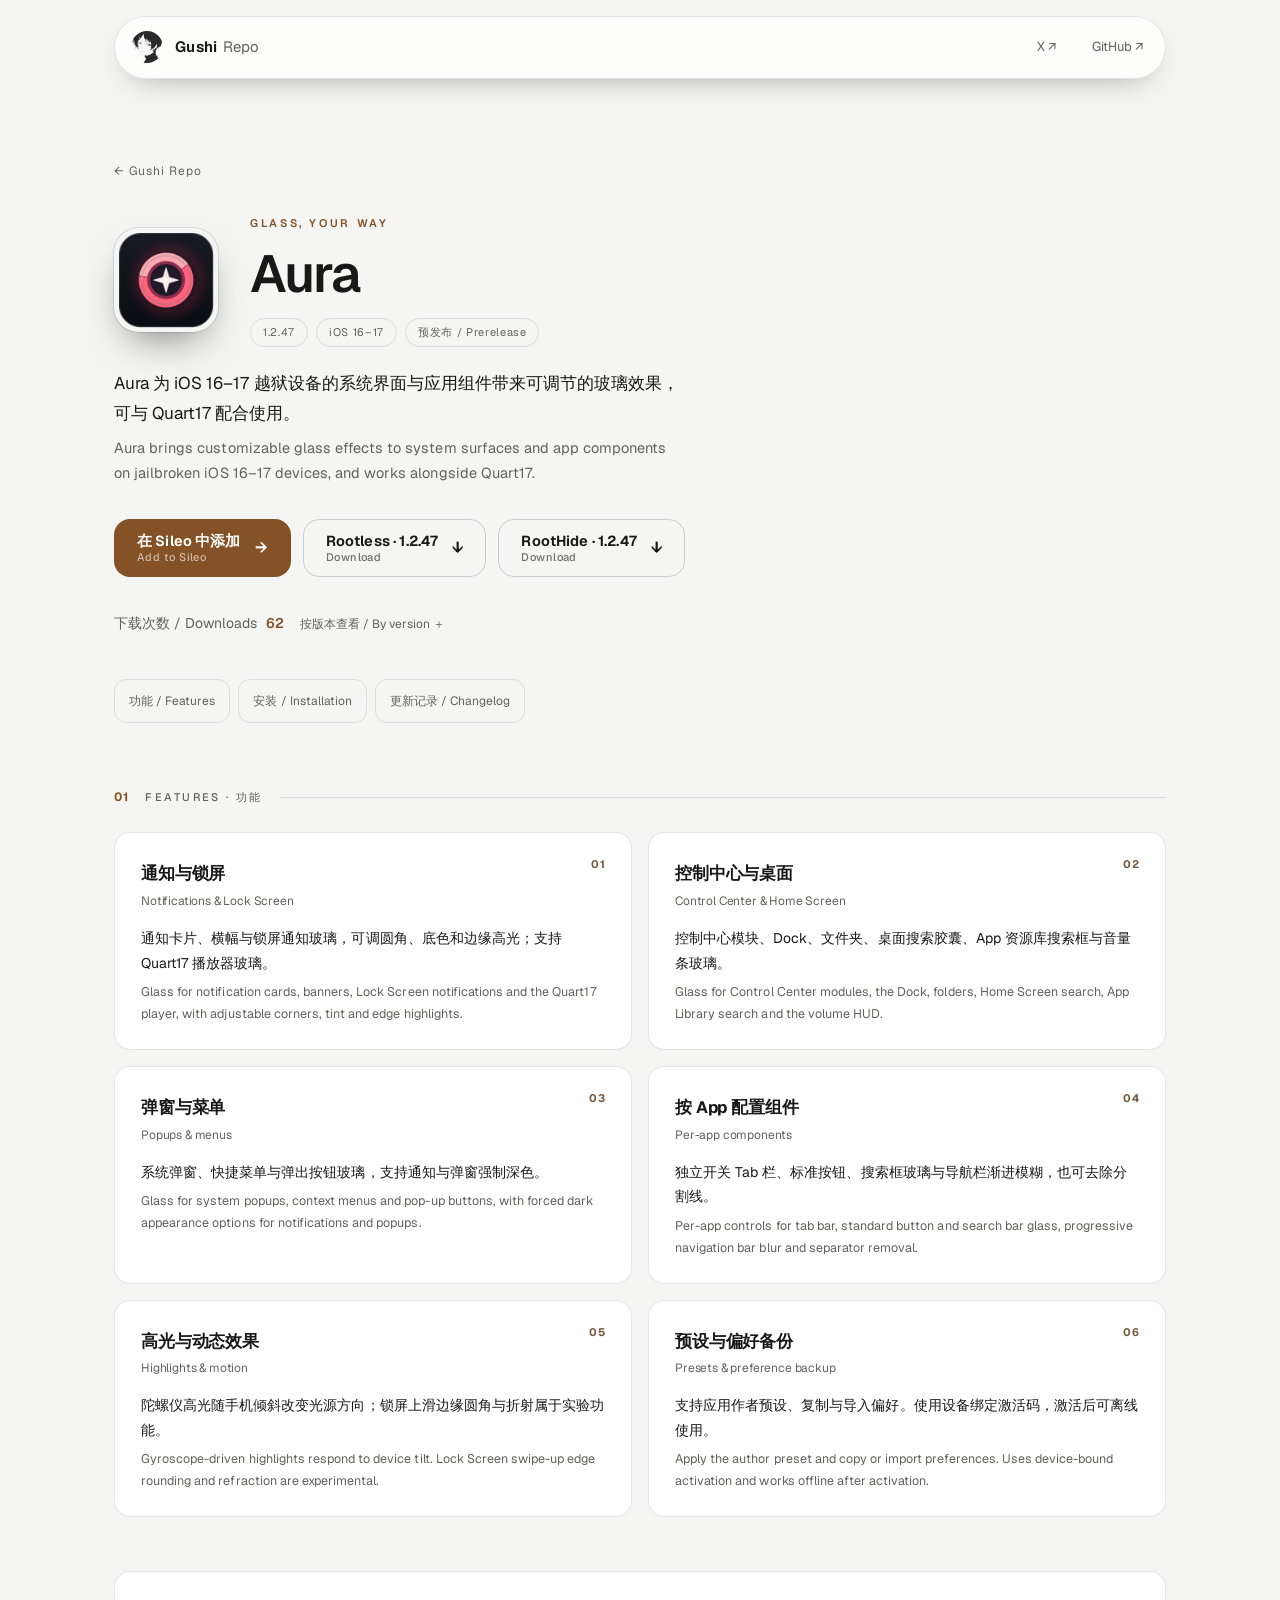
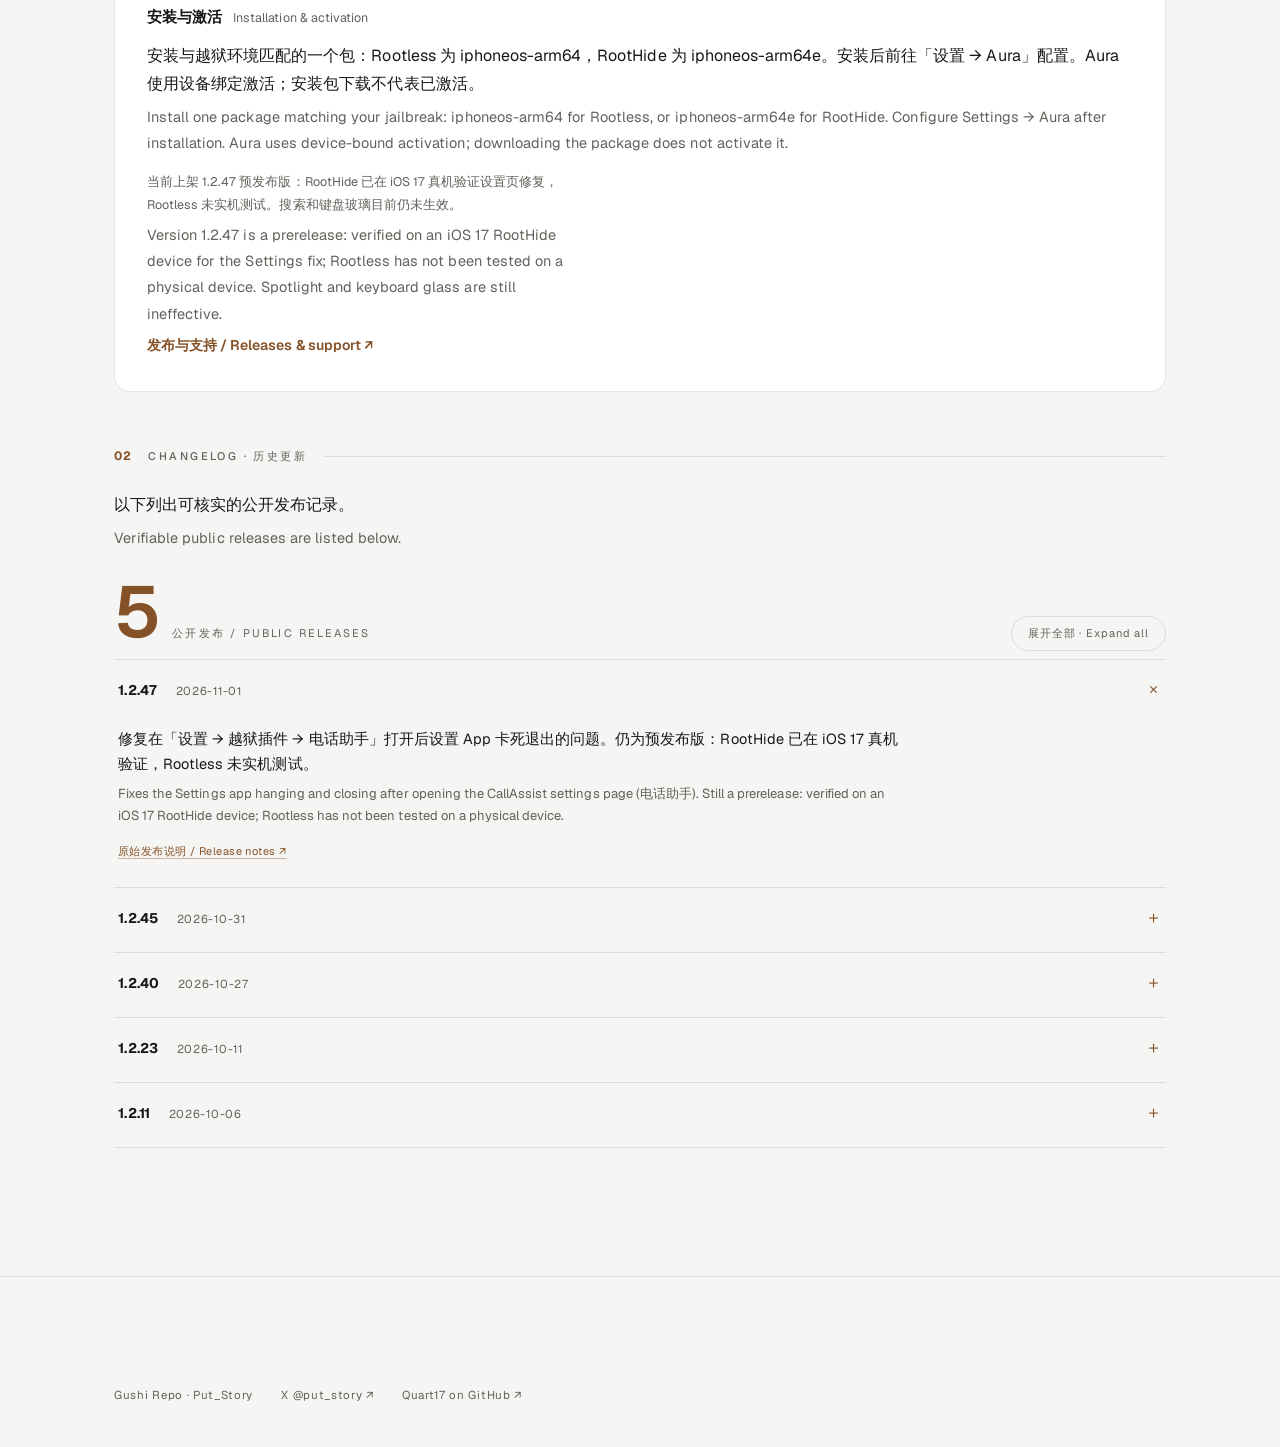
==== commit 520a64e7: "Publish Aura 1.2.47 for both environments Adds the Aura 1.2.47 RootHide and rootless packages alongs" ====
--- a/docs/depictions/aura/index.html
+++ b/docs/depictions/aura/index.html
@@ -5,10 +5,10 @@
 <title>Aura · 介绍与历史更新 / Features &amp; Changelog</title><link rel="icon" href="../../CydiaIcon.png"><link rel="stylesheet" href="../../assets/style.css?v=20261030-refine"><script src="../../assets/site.js?v=20261026" defer></script><script type="module" src="../../assets/downloads.mjs?v=20261026"></script></head>
 <body class="detail-page"><a class="skip-link" href="#main">跳至内容 · Skip to content</a><header class="top" id="top"><div class="bar"><a class="brand" href="../../" aria-label="Gushi Repo 首页"><img src="../../CydiaIcon.png" width="34" height="34" alt=""><span>Gushi<b>Repo</b></span></a><nav aria-label="主导航"><a class="navlink social" href="https://x.com/put_story" target="_blank" rel="noopener">X ↗</a><a class="navlink" href="https://github.com/Gu3hi/repo" target="_blank" rel="noopener">GitHub ↗</a></nav></div></header>
 <main id="main"><section class="dhero"><a class="back" href="../../">← Gushi Repo</a>
-<div class="titleline"><img class="appicon" src="../../assets/aura.png" width="104" height="104" alt="Aura 图标"><div><p class="eyebrow">GLASS, YOUR WAY</p><h1>Aura</h1><div class="tags"><span>1.2.45</span><span>iOS 16–17</span><span>预发布 / Prerelease</span></div></div></div>
-<div class="lede"><p>Aura 为 iOS 16–17 越狱设备的系统界面与应用组件带来可调节的玻璃效果，可与 Quart17 配合使用。</p><p class="en" lang="en">Aura brings customizable glass effects to system surfaces and app components on jailbroken iOS 16–17 devices, and works alongside Quart17.</p></div><div class="actions"><a class="button primary" href="sileo://source/https://gu3hi.github.io/repo/"><span class="bl">在 Sileo 中添加<i lang="en">Add to Sileo</i></span><span class="arr">→</span></a><a class="button ghost" href="https://github.com/Gu3hi/repo/releases/download/packages/com.gushi.aura_1.2.45_iphoneos-arm64.deb"><span class="bl">Rootless · 1.2.45<i lang="en">Download</i></span><span class="arr">↓</span></a><a class="button ghost" href="https://github.com/Gu3hi/repo/releases/download/packages/com.gushi.aura_1.2.45_iphoneos-arm64e.deb"><span class="bl">RootHide · 1.2.45<i lang="en">Download</i></span><span class="arr">↓</span></a></div><details class="download-stats"><summary><span class="download-summary">下载次数 / Downloads <strong><span data-download-files="com.gushi.aura_1.2.23_iphoneos-arm64.deb com.gushi.aura_1.2.23_iphoneos-arm64e.deb com.gushi.aura_1.2.40_iphoneos-arm64.deb com.gushi.aura_1.2.40_iphoneos-arm64e.deb com.gushi.aura_1.2.45_iphoneos-arm64.deb com.gushi.aura_1.2.45_iphoneos-arm64e.deb" aria-label="正在读取下载次数 / Loading download count">—</span></strong></span><span>按版本查看 / By version ＋</span></summary><dl><div><dt>1.2.23 · Rootless</dt><dd><span data-download-files="com.gushi.aura_1.2.23_iphoneos-arm64.deb" aria-label="正在读取下载次数 / Loading download count">—</span></dd></div><div><dt>1.2.23 · RootHide</dt><dd><span data-download-files="com.gushi.aura_1.2.23_iphoneos-arm64e.deb" aria-label="正在读取下载次数 / Loading download count">—</span></dd></div><div><dt>1.2.40 · Rootless</dt><dd><span data-download-files="com.gushi.aura_1.2.40_iphoneos-arm64.deb" aria-label="正在读取下载次数 / Loading download count">—</span></dd></div><div><dt>1.2.40 · RootHide</dt><dd><span data-download-files="com.gushi.aura_1.2.40_iphoneos-arm64e.deb" aria-label="正在读取下载次数 / Loading download count">—</span></dd></div><div><dt>1.2.45 · Rootless</dt><dd><span data-download-files="com.gushi.aura_1.2.45_iphoneos-arm64.deb" aria-label="正在读取下载次数 / Loading download count">—</span></dd></div><div><dt>1.2.45 · RootHide</dt><dd><span data-download-files="com.gushi.aura_1.2.45_iphoneos-arm64e.deb" aria-label="正在读取下载次数 / Loading download count">—</span></dd></div></dl><p>自 2026 年 10 月 26 日启用，包含网页和刷新源后通过 Sileo 的 Release 下载；重复下载与校验下载也会累计，不代表安装成功或独立用户。</p><p lang="en">Counting Release downloads since October 26, 2026, including this website and Sileo after refreshing the source. Repeat and verification downloads count too. These are not successful installs or unique users.</p><p class="download-updated" data-download-updated>正在读取更新时间 / Loading update time</p><noscript><p>启用 JavaScript 可读取统计。Enable JavaScript to load counts.</p></noscript></details>
+<div class="titleline"><img class="appicon" src="../../assets/aura.png" width="104" height="104" alt="Aura 图标"><div><p class="eyebrow">GLASS, YOUR WAY</p><h1>Aura</h1><div class="tags"><span>1.2.47</span><span>iOS 16–17</span><span>预发布 / Prerelease</span></div></div></div>
+<div class="lede"><p>Aura 为 iOS 16–17 越狱设备的系统界面与应用组件带来可调节的玻璃效果，可与 Quart17 配合使用。</p><p class="en" lang="en">Aura brings customizable glass effects to system surfaces and app components on jailbroken iOS 16–17 devices, and works alongside Quart17.</p></div><div class="actions"><a class="button primary" href="sileo://source/https://gu3hi.github.io/repo/"><span class="bl">在 Sileo 中添加<i lang="en">Add to Sileo</i></span><span class="arr">→</span></a><a class="button ghost" href="https://github.com/Gu3hi/repo/releases/download/packages/com.gushi.aura_1.2.47_iphoneos-arm64.deb"><span class="bl">Rootless · 1.2.47<i lang="en">Download</i></span><span class="arr">↓</span></a><a class="button ghost" href="https://github.com/Gu3hi/repo/releases/download/packages/com.gushi.aura_1.2.47_iphoneos-arm64e.deb"><span class="bl">RootHide · 1.2.47<i lang="en">Download</i></span><span class="arr">↓</span></a></div><details class="download-stats"><summary><span class="download-summary">下载次数 / Downloads <strong><span data-download-files="com.gushi.aura_1.2.23_iphoneos-arm64.deb com.gushi.aura_1.2.23_iphoneos-arm64e.deb com.gushi.aura_1.2.40_iphoneos-arm64.deb com.gushi.aura_1.2.40_iphoneos-arm64e.deb com.gushi.aura_1.2.45_iphoneos-arm64.deb com.gushi.aura_1.2.45_iphoneos-arm64e.deb com.gushi.aura_1.2.47_iphoneos-arm64.deb com.gushi.aura_1.2.47_iphoneos-arm64e.deb" aria-label="正在读取下载次数 / Loading download count">—</span></strong></span><span>按版本查看 / By version ＋</span></summary><dl><div><dt>1.2.23 · Rootless</dt><dd><span data-download-files="com.gushi.aura_1.2.23_iphoneos-arm64.deb" aria-label="正在读取下载次数 / Loading download count">—</span></dd></div><div><dt>1.2.23 · RootHide</dt><dd><span data-download-files="com.gushi.aura_1.2.23_iphoneos-arm64e.deb" aria-label="正在读取下载次数 / Loading download count">—</span></dd></div><div><dt>1.2.40 · Rootless</dt><dd><span data-download-files="com.gushi.aura_1.2.40_iphoneos-arm64.deb" aria-label="正在读取下载次数 / Loading download count">—</span></dd></div><div><dt>1.2.40 · RootHide</dt><dd><span data-download-files="com.gushi.aura_1.2.40_iphoneos-arm64e.deb" aria-label="正在读取下载次数 / Loading download count">—</span></dd></div><div><dt>1.2.45 · Rootless</dt><dd><span data-download-files="com.gushi.aura_1.2.45_iphoneos-arm64.deb" aria-label="正在读取下载次数 / Loading download count">—</span></dd></div><div><dt>1.2.45 · RootHide</dt><dd><span data-download-files="com.gushi.aura_1.2.45_iphoneos-arm64e.deb" aria-label="正在读取下载次数 / Loading download count">—</span></dd></div><div><dt>1.2.47 · Rootless</dt><dd><span data-download-files="com.gushi.aura_1.2.47_iphoneos-arm64.deb" aria-label="正在读取下载次数 / Loading download count">—</span></dd></div><div><dt>1.2.47 · RootHide</dt><dd><span data-download-files="com.gushi.aura_1.2.47_iphoneos-arm64e.deb" aria-label="正在读取下载次数 / Loading download count">—</span></dd></div></dl><p>自 2026 年 10 月 26 日启用，包含网页和刷新源后通过 Sileo 的 Release 下载；重复下载与校验下载也会累计，不代表安装成功或独立用户。</p><p lang="en">Counting Release downloads since October 26, 2026, including this website and Sileo after refreshing the source. Repeat and verification downloads count too. These are not successful installs or unique users.</p><p class="download-updated" data-download-updated>正在读取更新时间 / Loading update time</p><noscript><p>启用 JavaScript 可读取统计。Enable JavaScript to load counts.</p></noscript></details>
 <nav class="section-nav" aria-label="详情导航"><a href="#features">功能 / Features</a><a href="#installation">安装 / Installation</a><a href="#changelog">更新记录 / Changelog</a></nav></section>
 <section id="features"><div class="seclabel"><b>01</b><span>FEATURES · 功能</span></div><div class="grid"><article><em class="fnum">01</em><h3>通知与锁屏<i lang="en">Notifications &amp; Lock Screen</i></h3><p>通知卡片、横幅与锁屏通知玻璃，可调圆角、底色和边缘高光；支持 Quart17 播放器玻璃。</p><p class="en" lang="en">Glass for notification cards, banners, Lock Screen notifications and the Quart17 player, with adjustable corners, tint and edge highlights.</p></article><article><em class="fnum">02</em><h3>控制中心与桌面<i lang="en">Control Center &amp; Home Screen</i></h3><p>控制中心模块、Dock、文件夹、桌面搜索胶囊、App 资源库搜索框与音量条玻璃。</p><p class="en" lang="en">Glass for Control Center modules, the Dock, folders, Home Screen search, App Library search and the volume HUD.</p></article><article><em class="fnum">03</em><h3>弹窗与菜单<i lang="en">Popups &amp; menus</i></h3><p>系统弹窗、快捷菜单与弹出按钮玻璃，支持通知与弹窗强制深色。</p><p class="en" lang="en">Glass for system popups, context menus and pop-up buttons, with forced dark appearance options for notifications and popups.</p></article><article><em class="fnum">04</em><h3>按 App 配置组件<i lang="en">Per-app components</i></h3><p>独立开关 Tab 栏、标准按钮、搜索框玻璃与导航栏渐进模糊，也可去除分割线。</p><p class="en" lang="en">Per-app controls for tab bar, standard button and search bar glass, progressive navigation bar blur and separator removal.</p></article><article><em class="fnum">05</em><h3>高光与动态效果<i lang="en">Highlights &amp; motion</i></h3><p>陀螺仪高光随手机倾斜改变光源方向；锁屏上滑边缘圆角与折射属于实验功能。</p><p class="en" lang="en">Gyroscope-driven highlights respond to device tilt. Lock Screen swipe-up edge rounding and refraction are experimental.</p></article><article><em class="fnum">06</em><h3>预设与偏好备份<i lang="en">Presets &amp; preference backup</i></h3><p>支持应用作者预设、复制与导入偏好。使用设备绑定激活码，激活后可离线使用。</p><p class="en" lang="en">Apply the author preset and copy or import preferences. Uses device-bound activation and works offline after activation.</p></article></div></section>
-<section id="installation" class="note install"><h3>安装与激活 <i lang="en">Installation &amp; activation</i></h3><p>安装与越狱环境匹配的一个包：Rootless 为 iphoneos-arm64，RootHide 为 iphoneos-arm64e。安装后前往「设置 → Aura」配置。Aura 使用设备绑定激活；安装包下载不代表已激活。</p><p class="en" lang="en">Install one package matching your jailbreak: iphoneos-arm64 for Rootless, or iphoneos-arm64e for RootHide. Configure Settings → Aura after installation. Aura uses device-bound activation; downloading the package does not activate it.</p><div class="hint"><p>当前上架 1.2.45 预发布版，真机验收尚未完成，Rootless 未实机测试。搜索和键盘玻璃目前未生效。</p><p class="en" lang="en">Version 1.2.45 is a prerelease; device validation is pending and Rootless has not been tested on a physical device. Spotlight and keyboard glass are currently ineffective.</p></div><a class="textlink" href="https://github.com/Gu3hi/Aura-Releases/releases">发布与支持 / Releases &amp; support ↗</a></section>
-<section id="changelog"><div class="seclabel"><b>02</b><span>CHANGELOG · 历史更新</span></div><p>以下列出可核实的公开发布记录。</p><p class="en" lang="en">Verifiable public releases are listed below.</p><div class="count"><b>4</b><span>公开发布 / Public releases</span><button class="toggleall" type="button" aria-expanded="false">展开全部 · Expand all</button></div><details open><summary><b>1.2.45</b><time>2026-10-31</time><i class="chev" aria-hidden="true">＋</i></summary><div class="entry"><p>通知玻璃与 Quart17 播放器玻璃改用苹果连续圆角，圆角拉满时保持正圆与胶囊形。播放器圆角设置移至 Quart17（需配合 Quart17 2.8.2，原有数值自动沿用）。包含 1.2.41–1.2.44 的桌面液态玻璃、锁屏时钟与静音胶囊改进。仍为预发布版，RootHide 已在 iOS 17 真机安装运行，完整验收尚未完成，Rootless 未实机测试。</p><p class="en" lang="en">Notification glass and the Quart17 player glass use Apple continuous corners, keeping true circles and capsules at full roundness. The player corner setting moves to Quart17 (use with Quart17 2.8.2; the existing value carries over). Includes the 1.2.41–1.2.44 desktop liquid glass, Lock Screen clock and ringer pill improvements. Still a prerelease: RootHide is installed and running on an iOS 17 device, full validation is pending, and Rootless has not been tested on a physical device.</p><p class="source"><a href="https://github.com/Gu3hi/repo/releases/tag/packages">原始发布说明 / Release notes ↗</a></p></div></details><details ><summary><b>1.2.40</b><time>2026-10-27</time><i class="chev" aria-hidden="true">＋</i></summary><div class="entry"><p>新增 Tab 玻璃拖动与触摸反馈、深色适配；新增锁屏快捷按钮和桌面小文件夹玻璃效果；新增设置开关与滑块玻璃样式。</p><p class="en" lang="en">Adds glass dragging and touch feedback for tab bars with dark-mode adaptation, glass for Lock Screen shortcuts and small Home Screen folders, and glass-style settings switches and sliders.</p><p class="source"><a href="https://github.com/Gu3hi/repo/releases/tag/packages">原始发布说明 / Release notes ↗</a></p></div></details><details ><summary><b>1.2.23</b><time>2026-10-11</time><i class="chev" aria-hidden="true">＋</i></summary><div class="entry"><p>同版本修订：两个安装包已替换为弹窗入场时机修正版。桌面“移除 App／删除 App”等确认框在入场前准备玻璃，避免动画结束后才切换背景。改善相册标签与应用组件在布局变化、视图复用及关闭效果后的还原，减少标准按钮玻璃的重复查找与更新。发布包不包含 Tab 触摸诊断模块。已安装此前 1.2.23 的用户需重新下载并重新安装对应包。仍为预发布版，安装后真机验收尚未完成，Rootless 未实机测试。</p><p class="en" lang="en">Same-version revision: both packages were replaced with the corrected alert presentation build. Glass is prepared before Home Screen app removal confirmation dialogs enter, avoiding a background switch after the animation. Improves restoration of Photos labels and app components after layout changes, view reuse and disabling effects; reduces repeated searches and updates for standard button glass. Release packages exclude Tab touch diagnostics. Users of the earlier 1.2.23 build should download and reinstall the matching package. Still a prerelease: post-install device validation is pending, and Rootless has not been tested on a physical device.</p><p class="source"><a href="https://github.com/Gu3hi/Aura-Releases/releases/tag/v1.2.23">原始发布说明 / Release notes ↗</a></p></div></details><details ><summary><b>1.2.11</b><time>2026-10-06</time><i class="chev" aria-hidden="true">＋</i></summary><div class="entry"><p>公开预发布记录介绍了通知与锁屏、Quart17 播放器、控制中心模块、弹窗与菜单、Dock、文件夹及搜索区域的玻璃效果；应用组件支持按 App 开关，包含 Tab 栏、标准按钮、搜索框与导航栏渐进模糊。另列出陀螺仪高光、实验性锁屏上滑边缘折射、作者预设、偏好复制与导入、设备绑定激活及激活后离线使用。提供 Rootless 与 RootHide 两种包，支持 iOS 16–17。该发布说明以功能清单为主，未逐项区分本版新增与既有功能。</p><p class="en" lang="en">The public prerelease documents glass for notifications, the Lock Screen, the Quart17 player, Control Center modules, popups, menus, the Dock, folders and search surfaces. Per-app component toggles cover tab bars, standard buttons, search bars and progressive navigation bar blur. It also lists gyroscope highlights, experimental Lock Screen swipe-up edge refraction, author presets, preference copy/import, and device-bound activation with offline use after activation. Rootless and RootHide packages support iOS 16–17. These release notes are primarily a feature list and do not distinguish each new feature from existing behavior.</p><p class="source"><a href="https://github.com/Gu3hi/Aura-Releases/releases/tag/v1.2.11">原始发布说明 / Release notes ↗</a></p></div></details></section></main>
+<section id="installation" class="note install"><h3>安装与激活 <i lang="en">Installation &amp; activation</i></h3><p>安装与越狱环境匹配的一个包：Rootless 为 iphoneos-arm64，RootHide 为 iphoneos-arm64e。安装后前往「设置 → Aura」配置。Aura 使用设备绑定激活；安装包下载不代表已激活。</p><p class="en" lang="en">Install one package matching your jailbreak: iphoneos-arm64 for Rootless, or iphoneos-arm64e for RootHide. Configure Settings → Aura after installation. Aura uses device-bound activation; downloading the package does not activate it.</p><div class="hint"><p>当前上架 1.2.47 预发布版：RootHide 已在 iOS 17 真机验证设置页修复，Rootless 未实机测试。搜索和键盘玻璃目前仍未生效。</p><p class="en" lang="en">Version 1.2.47 is a prerelease: verified on an iOS 17 RootHide device for the Settings fix; Rootless has not been tested on a physical device. Spotlight and keyboard glass are still ineffective.</p></div><a class="textlink" href="https://github.com/Gu3hi/Aura-Releases/releases">发布与支持 / Releases &amp; support ↗</a></section>
+<section id="changelog"><div class="seclabel"><b>02</b><span>CHANGELOG · 历史更新</span></div><p>以下列出可核实的公开发布记录。</p><p class="en" lang="en">Verifiable public releases are listed below.</p><div class="count"><b>5</b><span>公开发布 / Public releases</span><button class="toggleall" type="button" aria-expanded="false">展开全部 · Expand all</button></div><details open><summary><b>1.2.47</b><time>2026-11-01</time><i class="chev" aria-hidden="true">＋</i></summary><div class="entry"><p>修复在「设置 → 越狱插件 → 电话助手」打开后设置 App 卡死退出的问题。仍为预发布版：RootHide 已在 iOS 17 真机验证，Rootless 未实机测试。</p><p class="en" lang="en">Fixes the Settings app hanging and closing after opening the CallAssist settings page (电话助手). Still a prerelease: verified on an iOS 17 RootHide device; Rootless has not been tested on a physical device.</p><p class="source"><a href="https://github.com/Gu3hi/repo/releases/tag/packages">原始发布说明 / Release notes ↗</a></p></div></details><details ><summary><b>1.2.45</b><time>2026-10-31</time><i class="chev" aria-hidden="true">＋</i></summary><div class="entry"><p>通知玻璃与 Quart17 播放器玻璃改用苹果连续圆角，圆角拉满时保持正圆与胶囊形。播放器圆角设置移至 Quart17（需配合 Quart17 2.8.2，原有数值自动沿用）。包含 1.2.41–1.2.44 的桌面液态玻璃、锁屏时钟与静音胶囊改进。仍为预发布版，RootHide 已在 iOS 17 真机安装运行，完整验收尚未完成，Rootless 未实机测试。</p><p class="en" lang="en">Notification glass and the Quart17 player glass use Apple continuous corners, keeping true circles and capsules at full roundness. The player corner setting moves to Quart17 (use with Quart17 2.8.2; the existing value carries over). Includes the 1.2.41–1.2.44 desktop liquid glass, Lock Screen clock and ringer pill improvements. Still a prerelease: RootHide is installed and running on an iOS 17 device, full validation is pending, and Rootless has not been tested on a physical device.</p><p class="source"><a href="https://github.com/Gu3hi/repo/releases/tag/packages">原始发布说明 / Release notes ↗</a></p></div></details><details ><summary><b>1.2.40</b><time>2026-10-27</time><i class="chev" aria-hidden="true">＋</i></summary><div class="entry"><p>新增 Tab 玻璃拖动与触摸反馈、深色适配；新增锁屏快捷按钮和桌面小文件夹玻璃效果；新增设置开关与滑块玻璃样式。</p><p class="en" lang="en">Adds glass dragging and touch feedback for tab bars with dark-mode adaptation, glass for Lock Screen shortcuts and small Home Screen folders, and glass-style settings switches and sliders.</p><p class="source"><a href="https://github.com/Gu3hi/repo/releases/tag/packages">原始发布说明 / Release notes ↗</a></p></div></details><details ><summary><b>1.2.23</b><time>2026-10-11</time><i class="chev" aria-hidden="true">＋</i></summary><div class="entry"><p>同版本修订：两个安装包已替换为弹窗入场时机修正版。桌面“移除 App／删除 App”等确认框在入场前准备玻璃，避免动画结束后才切换背景。改善相册标签与应用组件在布局变化、视图复用及关闭效果后的还原，减少标准按钮玻璃的重复查找与更新。发布包不包含 Tab 触摸诊断模块。已安装此前 1.2.23 的用户需重新下载并重新安装对应包。仍为预发布版，安装后真机验收尚未完成，Rootless 未实机测试。</p><p class="en" lang="en">Same-version revision: both packages were replaced with the corrected alert presentation build. Glass is prepared before Home Screen app removal confirmation dialogs enter, avoiding a background switch after the animation. Improves restoration of Photos labels and app components after layout changes, view reuse and disabling effects; reduces repeated searches and updates for standard button glass. Release packages exclude Tab touch diagnostics. Users of the earlier 1.2.23 build should download and reinstall the matching package. Still a prerelease: post-install device validation is pending, and Rootless has not been tested on a physical device.</p><p class="source"><a href="https://github.com/Gu3hi/Aura-Releases/releases/tag/v1.2.23">原始发布说明 / Release notes ↗</a></p></div></details><details ><summary><b>1.2.11</b><time>2026-10-06</time><i class="chev" aria-hidden="true">＋</i></summary><div class="entry"><p>公开预发布记录介绍了通知与锁屏、Quart17 播放器、控制中心模块、弹窗与菜单、Dock、文件夹及搜索区域的玻璃效果；应用组件支持按 App 开关，包含 Tab 栏、标准按钮、搜索框与导航栏渐进模糊。另列出陀螺仪高光、实验性锁屏上滑边缘折射、作者预设、偏好复制与导入、设备绑定激活及激活后离线使用。提供 Rootless 与 RootHide 两种包，支持 iOS 16–17。该发布说明以功能清单为主，未逐项区分本版新增与既有功能。</p><p class="en" lang="en">The public prerelease documents glass for notifications, the Lock Screen, the Quart17 player, Control Center modules, popups, menus, the Dock, folders and search surfaces. Per-app component toggles cover tab bars, standard buttons, search bars and progressive navigation bar blur. It also lists gyroscope highlights, experimental Lock Screen swipe-up edge refraction, author presets, preference copy/import, and device-bound activation with offline use after activation. Rootless and RootHide packages support iOS 16–17. These release notes are primarily a feature list and do not distinguish each new feature from existing behavior.</p><p class="source"><a href="https://github.com/Gu3hi/Aura-Releases/releases/tag/v1.2.11">原始发布说明 / Release notes ↗</a></p></div></details></section></main>
 <footer class="foot"><div class="bigword" aria-hidden="true">GUSHI REPO</div><div class="footline"><span>Gushi Repo · Put_Story</span><a href="https://x.com/put_story" target="_blank" rel="noopener">X @put_story ↗</a><a href="https://github.com/Gu3hi/Quart17" target="_blank" rel="noopener">Quart17 on GitHub ↗</a></div></footer></body></html>
